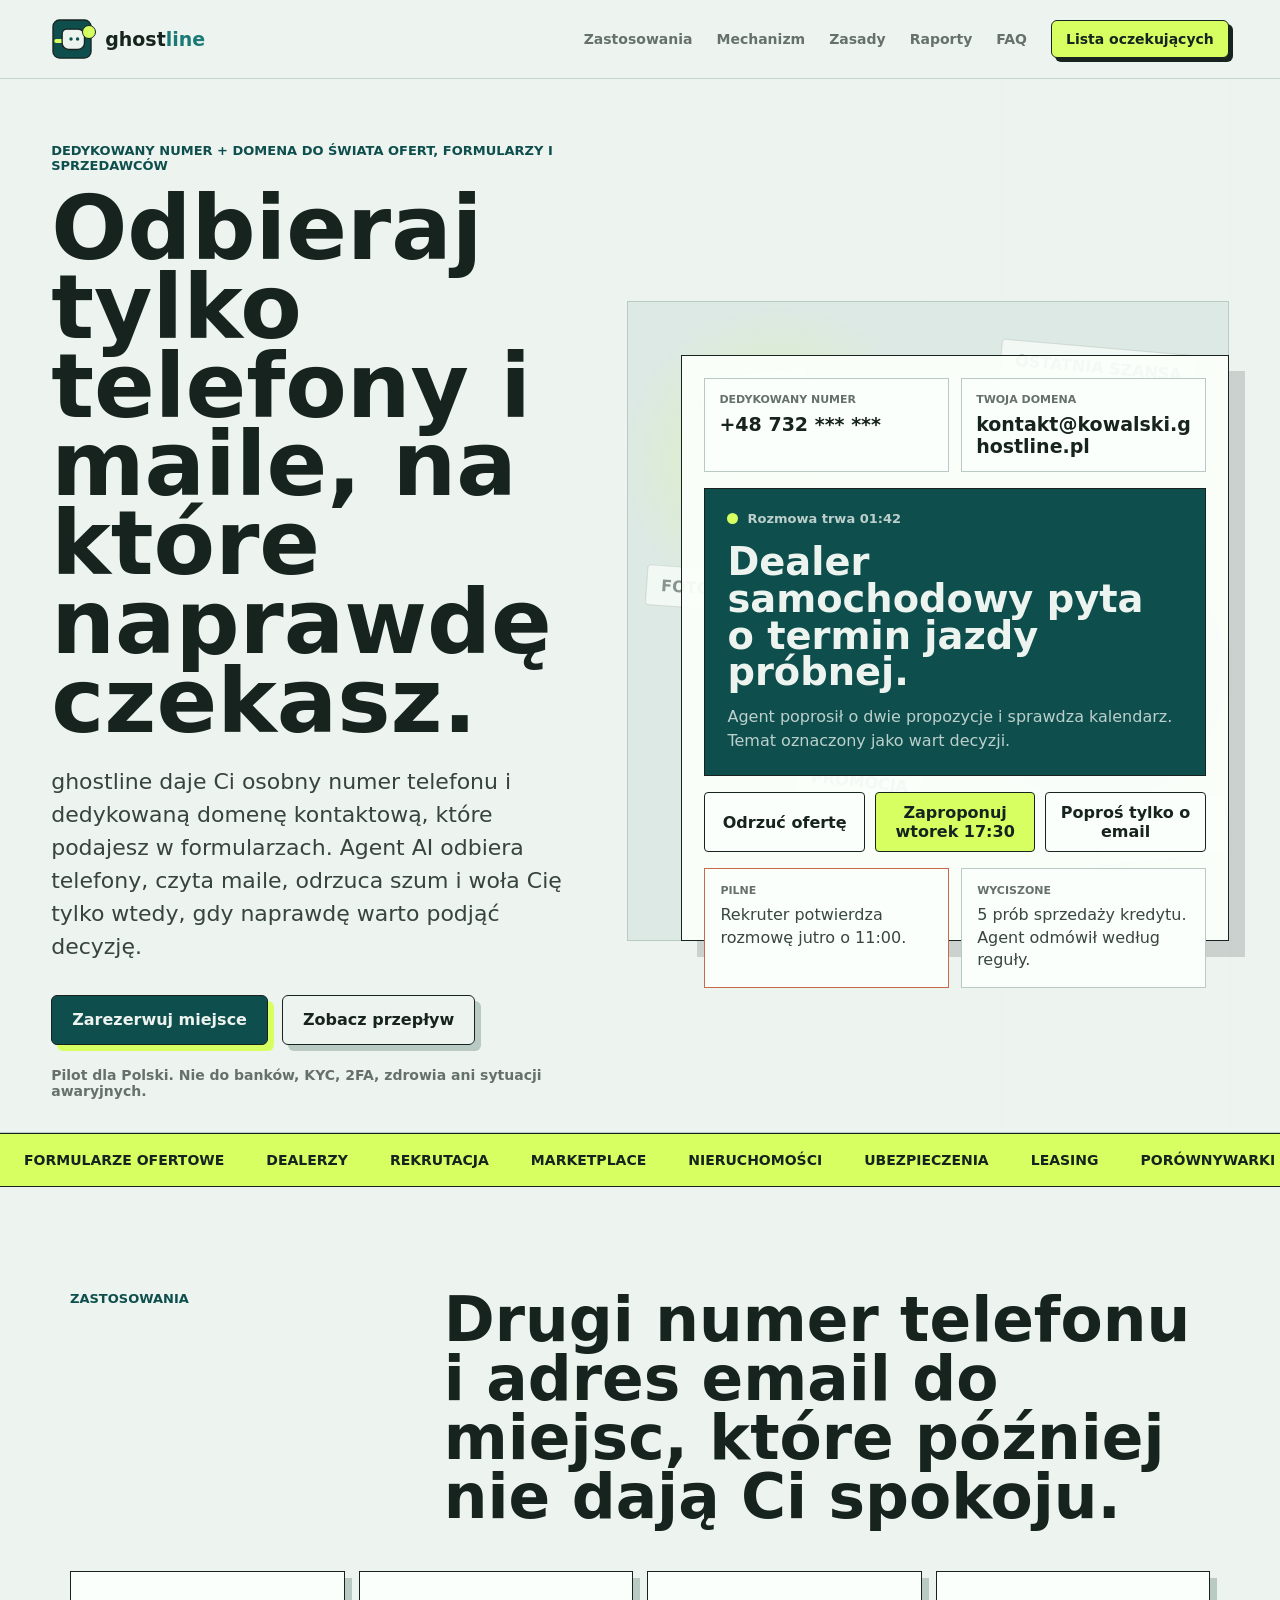
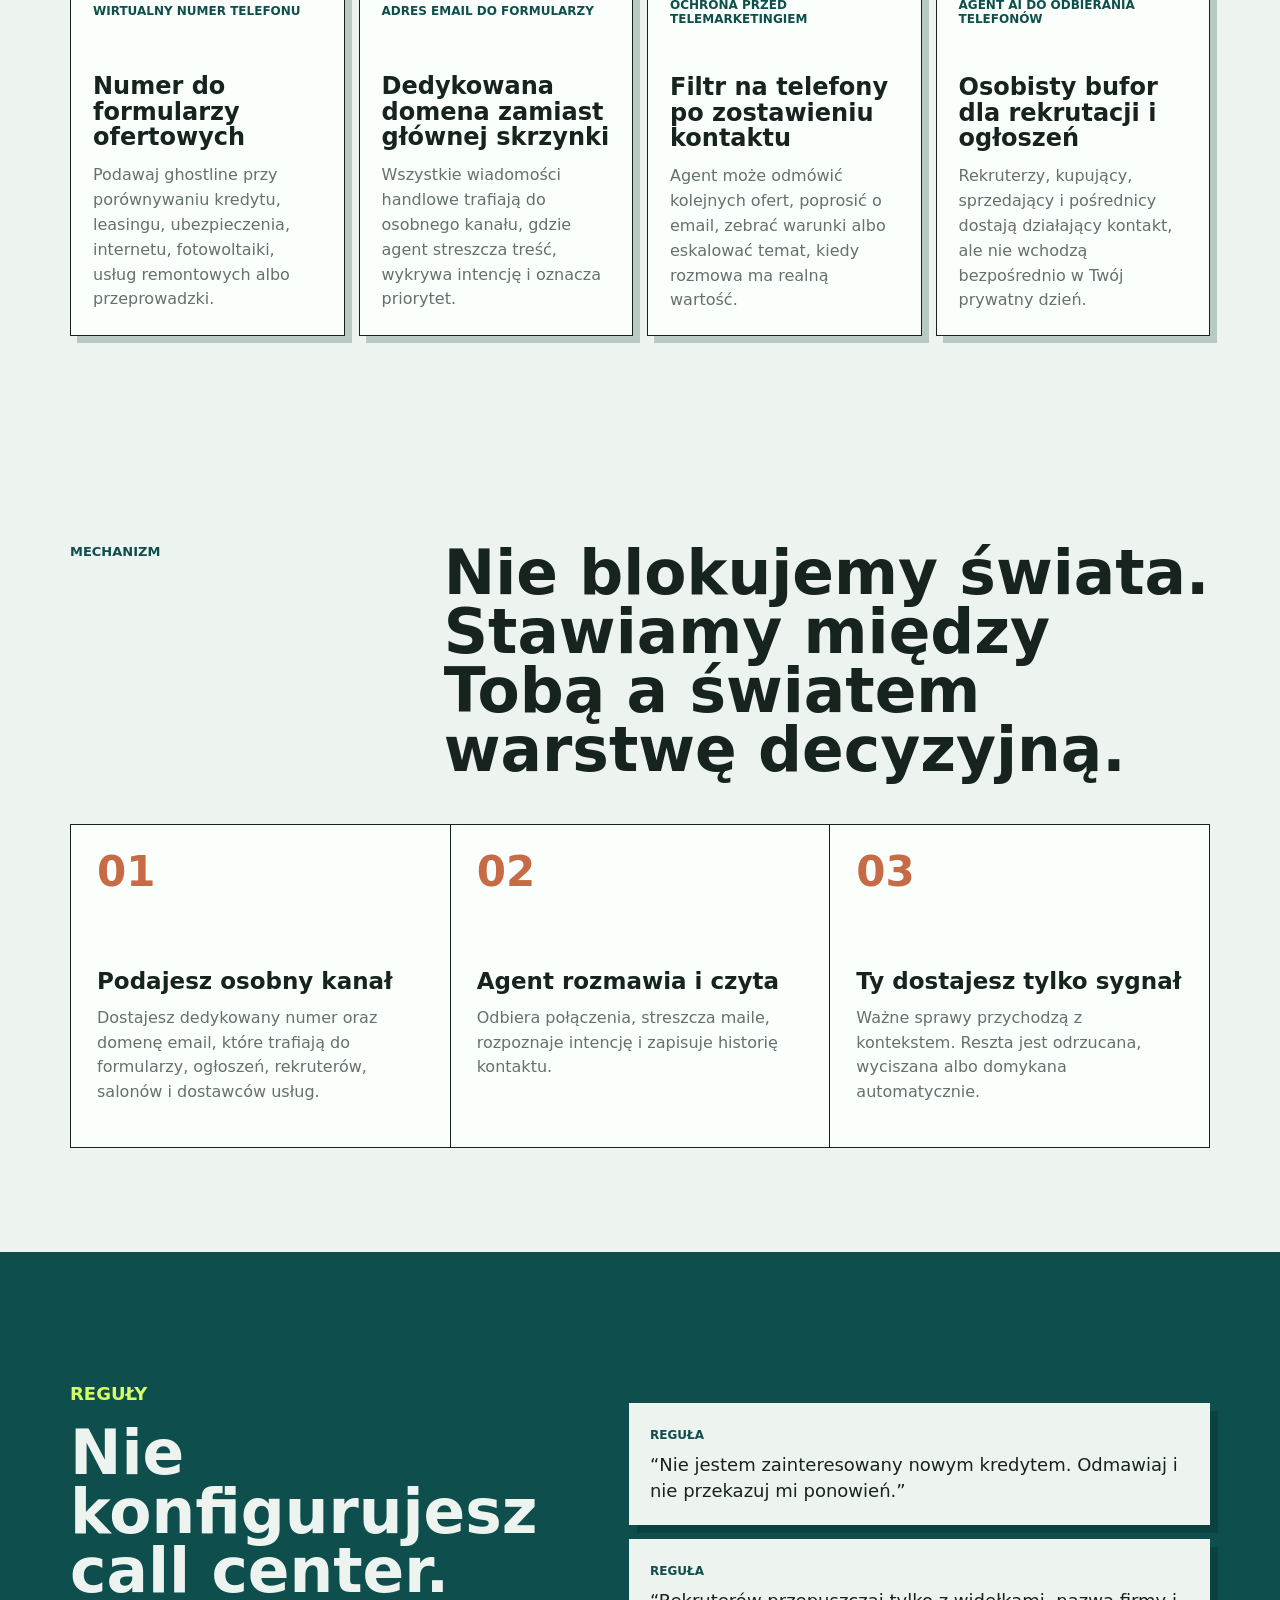
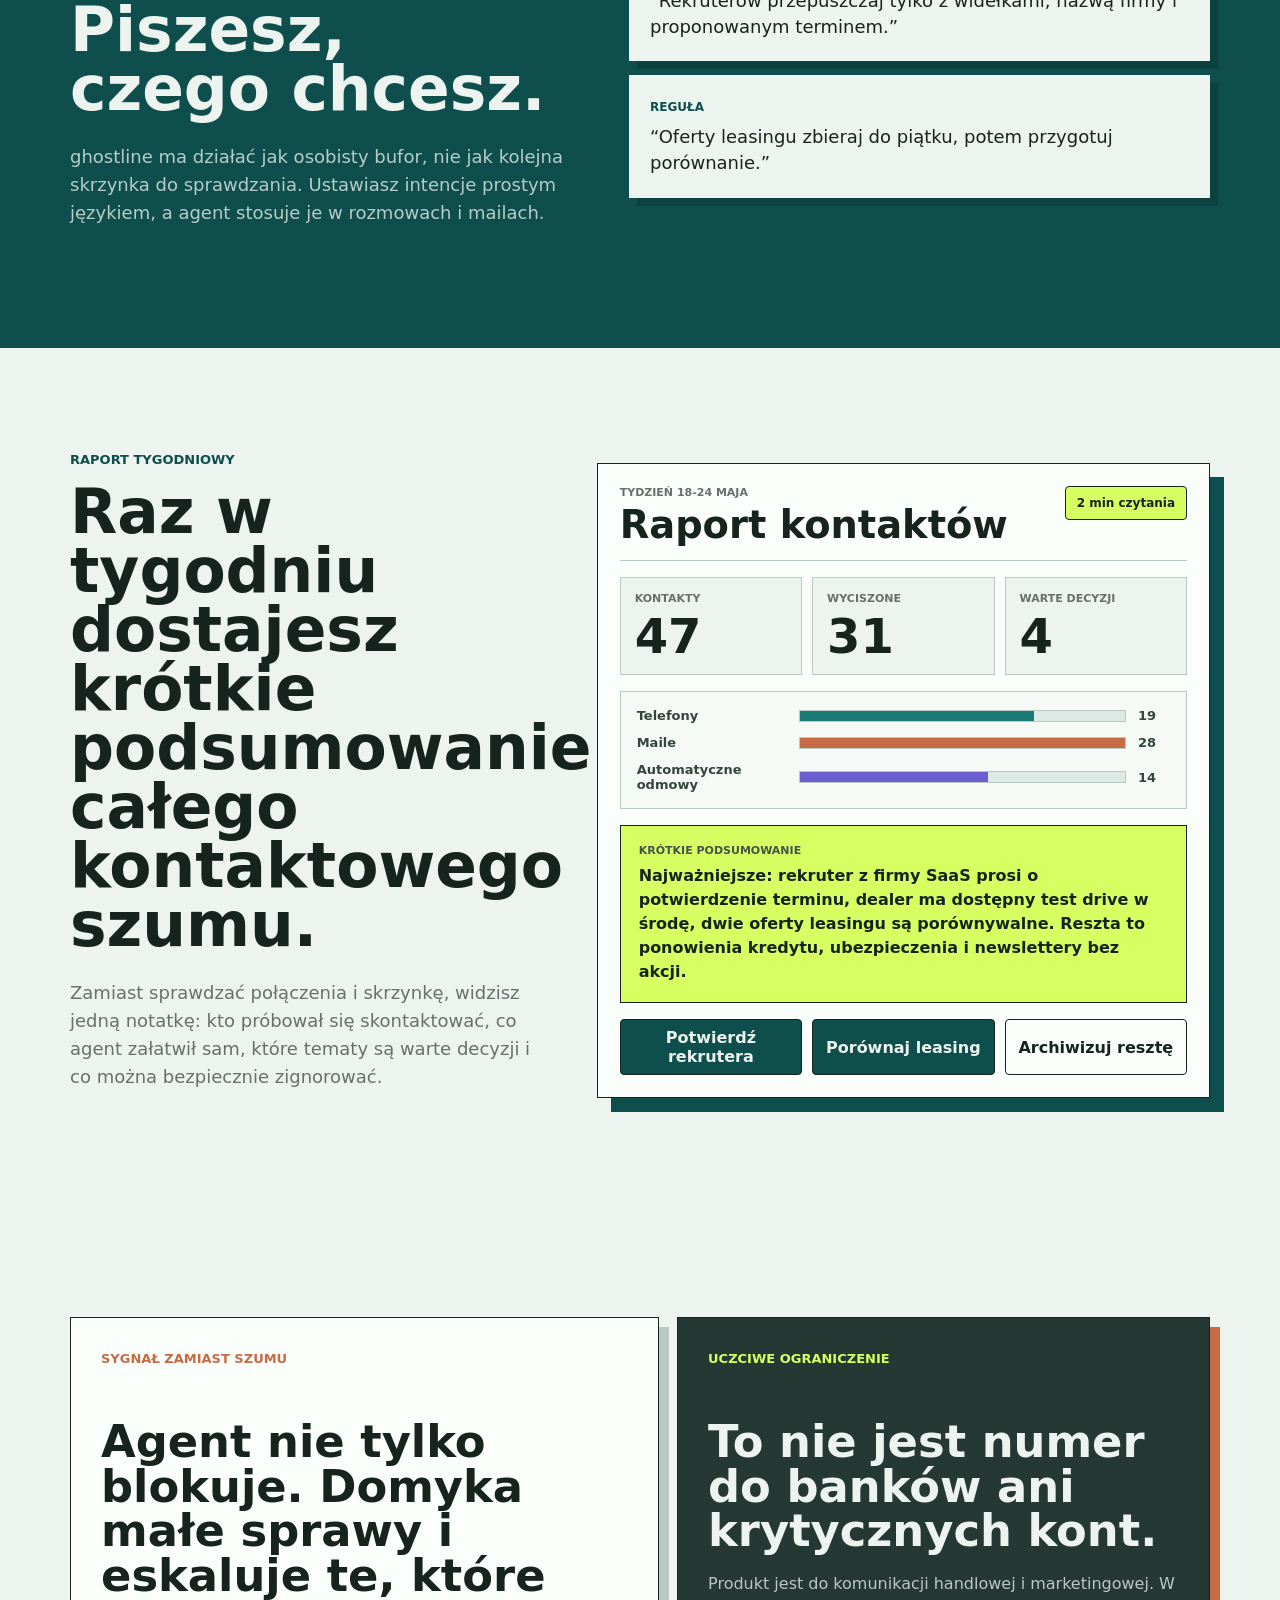
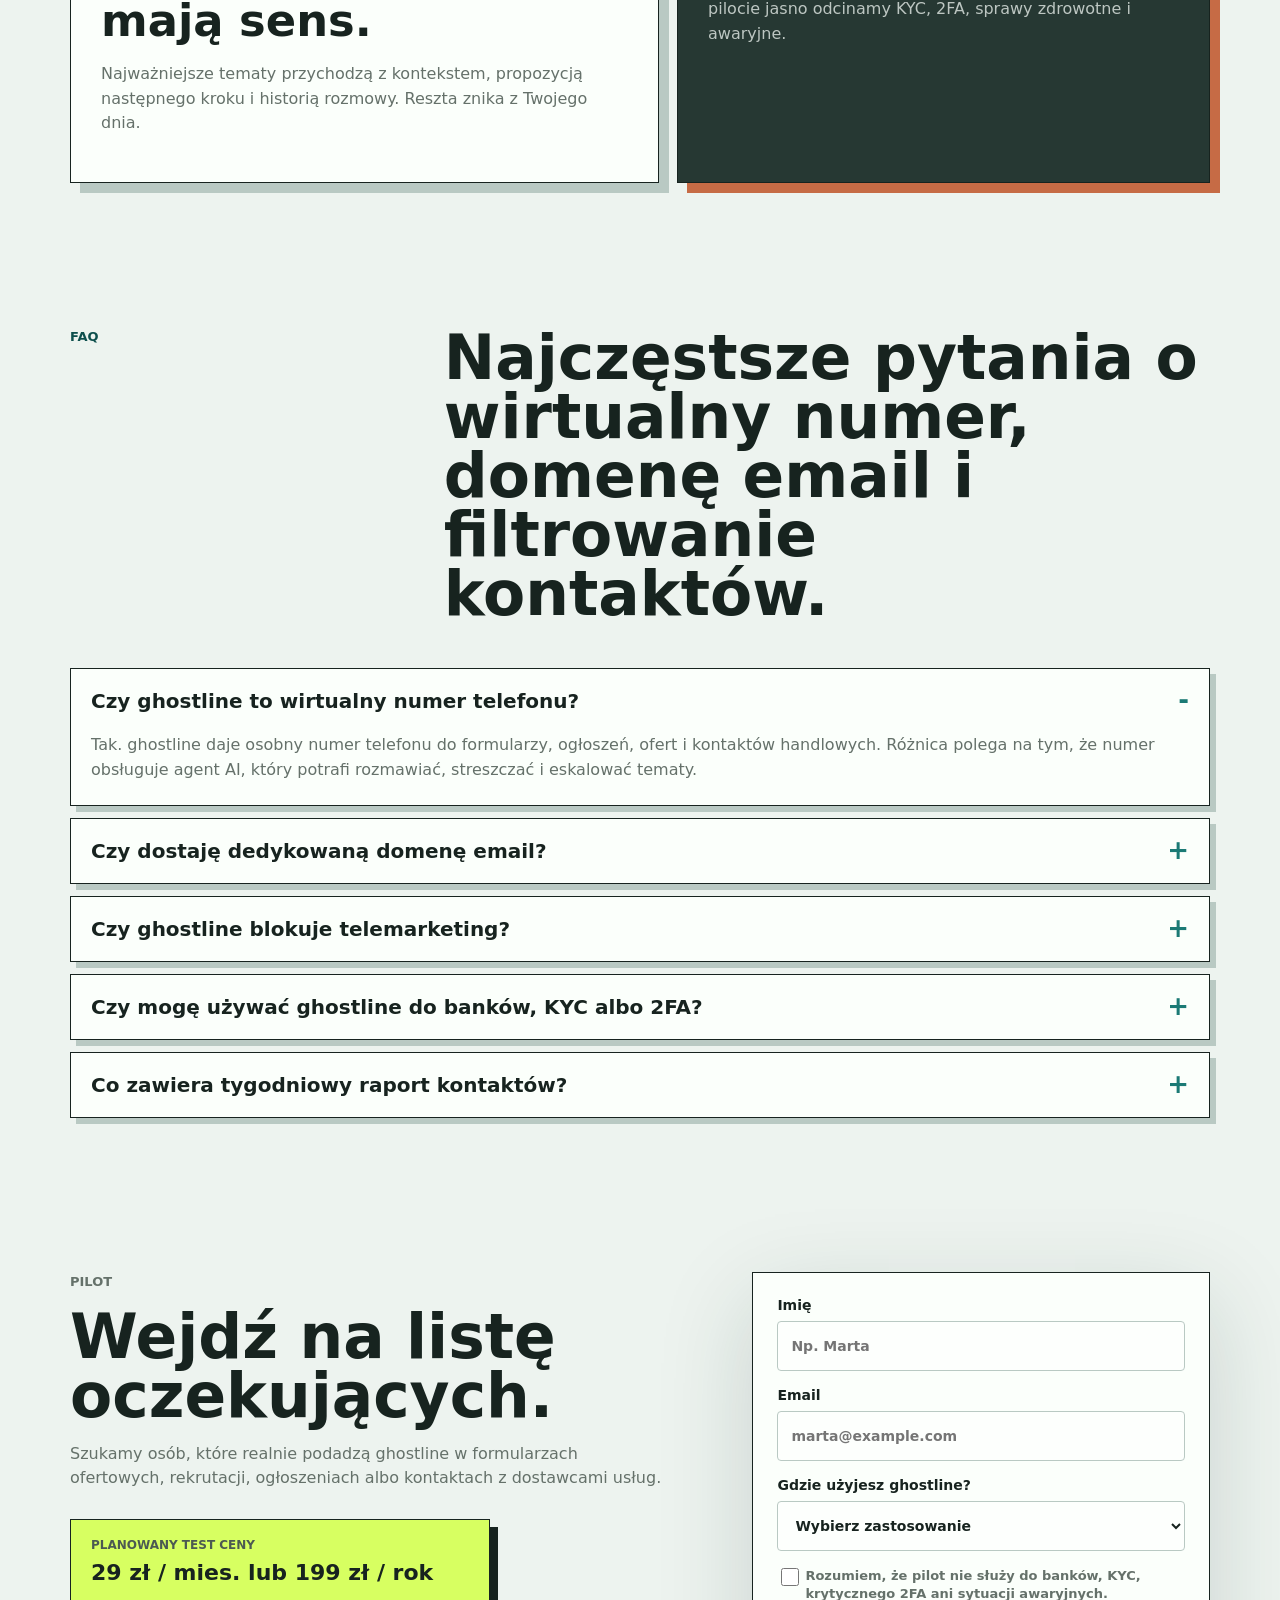
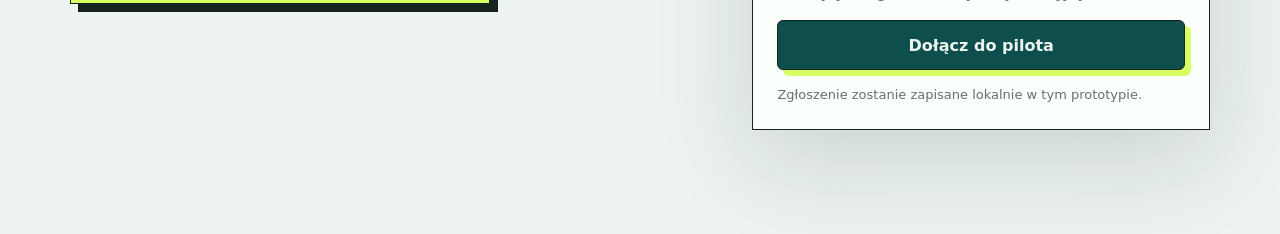
==== index.html @ 544a3de4 "init Co-authored-by: Copilot <copilot@github.com>" ====
<!doctype html>
<html lang="pl">
  <head>
    <meta charset="utf-8">
    <meta name="viewport" content="width=device-width, initial-scale=1">
    <title>ghostline | Dedykowany numer i email do formularzy</title>
    <meta
      name="description"
      content="Dedykowany numer telefonu i domena email obsługiwana przez agenta AI. Ogranicz telemarketing, spam i chaos po formularzach ofertowych."
    >
    <meta name="robots" content="index, follow, max-image-preview:large">
    <meta name="googlebot" content="index, follow, max-snippet:-1, max-image-preview:large, max-video-preview:-1">
    <meta name="theme-color" content="#edf3ef">
    <meta name="application-name" content="ghostline">
    <meta name="apple-mobile-web-app-title" content="ghostline">
    <link rel="canonical" href="https://ghostline.pl/">
    <link rel="manifest" href="/site.webmanifest">
    <link rel="icon" href="data:image/svg+xml,%3Csvg width='64' height='64' viewBox='0 0 64 64' xmlns='http://www.w3.org/2000/svg'%3E%3Crect width='64' height='64' rx='10' fill='%230e4f4d'/%3E%3Cpath d='M10 35h12c5.5 0 7-7 12-7h20' fill='none' stroke='%23d7ff61' stroke-width='6' stroke-linecap='round'/%3E%3Cpath d='M24 18h17c5 0 9 4 9 9v11c0 5-4 9-9 9H26c-5 0-9-4-9-9V25c0-4 3-7 7-7Z' fill='%23edf3ef'/%3E%3Ccircle cx='30' cy='32' r='2.5' fill='%230e4f4d'/%3E%3Ccircle cx='40' cy='32' r='2.5' fill='%230e4f4d'/%3E%3C/svg%3E">
    <link rel="icon" type="image/svg+xml" href="/assets/logo.svg">
    <link rel="apple-touch-icon" href="/assets/apple-touch-icon.svg">
    <meta property="og:site_name" content="ghostline">
    <meta property="og:type" content="website">
    <meta property="og:locale" content="pl_PL">
    <meta property="og:url" content="https://ghostline.pl/">
    <meta property="og:title" content="ghostline - dedykowany numer i email do formularzy">
    <meta property="og:description" content="Osobny numer telefonu, dedykowana domena email i agent AI, który filtruje telemarketing, oferty i kontakty handlowe.">
    <meta property="og:image" content="https://ghostline.pl/assets/og-image.png">
    <meta property="og:image:type" content="image/png">
    <meta property="og:image:width" content="1200">
    <meta property="og:image:height" content="630">
    <meta property="og:image:alt" content="ghostline - dedykowany numer i domena email filtrowane przez agenta AI">
    <meta name="twitter:card" content="summary_large_image">
    <meta name="twitter:title" content="ghostline - dedykowany numer i email do formularzy">
    <meta name="twitter:description" content="Agent AI odbiera telefony, czyta maile i co tydzień streszcza kontakty z formularzy, ogłoszeń i ofert.">
    <meta name="twitter:image" content="https://ghostline.pl/assets/og-image.png">
    <script type="application/ld+json">
      {
        "@context": "https://schema.org",
        "@graph": [
          {
            "@type": "Organization",
            "@id": "https://ghostline.pl/#organization",
            "name": "ghostline",
            "url": "https://ghostline.pl/",
            "logo": "https://ghostline.pl/assets/logo.svg"
          },
          {
            "@type": "WebSite",
            "@id": "https://ghostline.pl/#website",
            "url": "https://ghostline.pl/",
            "name": "ghostline",
            "inLanguage": "pl-PL",
            "publisher": {
              "@id": "https://ghostline.pl/#organization"
            }
          },
          {
            "@type": "SoftwareApplication",
            "@id": "https://ghostline.pl/#app",
            "name": "ghostline",
            "applicationCategory": "CommunicationApplication",
            "operatingSystem": "Web, iOS, Android",
            "inLanguage": "pl-PL",
            "description": "Dedykowany numer telefonu i domena email obsługiwana przez agenta AI do formularzy ofertowych, rekrutacji, ogłoszeń i kontaktów handlowych.",
            "offers": {
              "@type": "Offer",
              "price": "29",
              "priceCurrency": "PLN",
              "availability": "https://schema.org/PreOrder",
              "url": "https://ghostline.pl/#waiting-list"
            }
          },
          {
            "@type": "FAQPage",
            "@id": "https://ghostline.pl/#faq",
            "inLanguage": "pl-PL",
            "mainEntity": [
              {
                "@type": "Question",
                "name": "Czy ghostline to wirtualny numer telefonu?",
                "acceptedAnswer": {
                  "@type": "Answer",
                  "text": "ghostline daje osobny numer telefonu i dedykowaną domenę email do formularzy, ogłoszeń, rekrutacji i kontaktów handlowych. Agent AI odbiera połączenia, czyta wiadomości i przekazuje tylko ważne tematy."
                }
              },
              {
                "@type": "Question",
                "name": "Czy mogę używać ghostline do banków, KYC albo 2FA?",
                "acceptedAnswer": {
                  "@type": "Answer",
                  "text": "Nie. Pilot ghostline jest przeznaczony do komunikacji marketingowej i handlowej. Nie należy używać go do banków, KYC, krytycznego 2FA, zdrowia ani sytuacji awaryjnych."
                }
              },
              {
                "@type": "Question",
                "name": "Czy dostaję dedykowaną domenę email?",
                "acceptedAnswer": {
                  "@type": "Answer",
                  "text": "Tak. W pilocie użytkownik otrzymuje dedykowany adres w domenie ghostline, na przykład kontakt@nazwisko.ghostline.pl, oraz osobny numer telefonu."
                }
              },
              {
                "@type": "Question",
                "name": "Jak działa tygodniowy raport kontaktów?",
                "acceptedAnswer": {
                  "@type": "Answer",
                  "text": "Raport tygodniowy pokazuje liczbę kontaktów, wyciszone tematy, sprawy wymagające decyzji oraz krótkie podsumowanie tego, co agent załatwił automatycznie."
                }
              }
            ]
          }
        ]
      }
    </script>
    <link rel="stylesheet" href="styles.css">
  </head>
  <body>
    <header class="site-header">
      <a class="brand" href="#top" aria-label="ghostline">
        <span class="brand-mark" aria-hidden="true">
          <svg viewBox="0 0 64 64" role="img">
            <rect class="mark-field" x="3" y="3" width="58" height="58" rx="10"></rect>
            <path class="mark-line" d="M8 35h13c5.6 0 7.2-7.5 12.7-7.5H56"></path>
            <path class="mark-ghost" d="M24 17h17c5.5 0 10 4.5 10 10v11c0 5.5-4.5 10-10 10H27c-5.5 0-10-4.5-10-10V25c0-4.4 2.9-8 7-8Z"></path>
            <circle class="mark-eye" cx="30.5" cy="32" r="2.6"></circle>
            <circle class="mark-eye" cx="40.5" cy="32" r="2.6"></circle>
          </svg>
        </span>
        <span class="brand-word">
          <span>ghost</span><span>line</span>
        </span>
      </a>
      <nav class="nav" aria-label="Nawigacja">
        <a href="#zastosowania">Zastosowania</a>
        <a href="#mechanizm">Mechanizm</a>
        <a href="#zasady">Zasady</a>
        <a href="#raport">Raporty</a>
        <a href="#faq">FAQ</a>
        <a href="#waiting-list">Lista oczekujących</a>
      </nav>
    </header>

    <main id="top">
      <section class="hero">
        <div class="hero-copy">
          <p class="kicker">Dedykowany numer + domena do świata ofert, formularzy i sprzedawców</p>
          <h1>Odbieraj tylko telefony i maile, na które naprawdę czekasz.</h1>
          <p class="lead">
            ghostline daje Ci osobny numer telefonu i dedykowaną domenę kontaktową, które
            podajesz w formularzach. Agent AI odbiera telefony, czyta maile, odrzuca szum
            i woła Cię tylko wtedy, gdy naprawdę warto podjąć decyzję.
          </p>
          <div class="hero-actions">
            <a class="button button-primary" href="#waiting-list">Zarezerwuj miejsce</a>
            <a class="button button-ghost" href="#mechanizm">Zobacz przepływ</a>
          </div>
          <p class="limit-note">Pilot dla Polski. Nie do banków, KYC, 2FA, zdrowia ani sytuacji awaryjnych.</p>
        </div>

        <div class="hero-product" aria-label="Podgląd działania ghostline">
          <div class="noise-wall" aria-hidden="true">
            <span style="--x: 12%; --y: 11%; --r: -7deg;">kredyt?</span>
            <span style="--x: 62%; --y: 7%; --r: 5deg;">ostatnia szansa</span>
            <span style="--x: 3%; --y: 42%; --r: 4deg;">fotowoltaika</span>
            <span style="--x: 70%; --y: 38%; --r: -4deg;">oddzwonimy</span>
            <span style="--x: 28%; --y: 72%; --r: 6deg;">promocja</span>
            <span style="--x: 78%; --y: 78%; --r: -6deg;">pakiet premium</span>
          </div>

          <div class="agent-console">
            <div class="console-top">
              <div>
                <span class="label">Dedykowany numer</span>
                <strong>+48 732 *** ***</strong>
              </div>
              <div>
                <span class="label">Twoja domena</span>
                <strong>kontakt@kowalski.ghostline.pl</strong>
              </div>
            </div>

            <div class="call-card active-call">
              <div class="call-meta">
                <span class="pulse"></span>
                <span>Rozmowa trwa 01:42</span>
              </div>
              <h2>Dealer samochodowy pyta o termin jazdy próbnej.</h2>
              <p>Agent poprosił o dwie propozycje i sprawdza kalendarz. Temat oznaczony jako wart decyzji.</p>
            </div>

            <div class="decision-stack">
              <button type="button">Odrzuć ofertę</button>
              <button type="button" class="selected">Zaproponuj wtorek 17:30</button>
              <button type="button">Poproś tylko o email</button>
            </div>

            <div class="daily-brief">
              <div class="brief-item urgent">
                <span>Pilne</span>
                <p>Rekruter potwierdza rozmowę jutro o 11:00.</p>
              </div>
              <div class="brief-item quiet">
                <span>Wyciszone</span>
                <p>5 prób sprzedaży kredytu. Agent odmówił według reguły.</p>
              </div>
            </div>
          </div>
        </div>
      </section>

      <section class="ticker" aria-label="Typowe miejsca użycia">
        <div class="ticker-track">
          <span>Formularze ofertowe</span>
          <span>Dealerzy</span>
          <span>Rekrutacja</span>
          <span>Marketplace</span>
          <span>Nieruchomości</span>
          <span>Ubezpieczenia</span>
          <span>Leasing</span>
          <span>Porównywarki</span>
          <span>Formularze ofertowe</span>
          <span>Dealerzy</span>
          <span>Rekrutacja</span>
          <span>Marketplace</span>
          <span>Nieruchomości</span>
          <span>Ubezpieczenia</span>
          <span>Leasing</span>
          <span>Porównywarki</span>
        </div>
      </section>

      <section class="use-cases-section" id="zastosowania">
        <div class="section-head">
          <p class="kicker">Zastosowania</p>
          <h2>Drugi numer telefonu i adres email do miejsc, które później nie dają Ci spokoju.</h2>
        </div>

        <div class="use-case-grid">
          <article>
            <span>Wirtualny numer telefonu</span>
            <h3>Numer do formularzy ofertowych</h3>
            <p>Podawaj ghostline przy porównywaniu kredytu, leasingu, ubezpieczenia, internetu, fotowoltaiki, usług remontowych albo przeprowadzki.</p>
          </article>
          <article>
            <span>Adres email do formularzy</span>
            <h3>Dedykowana domena zamiast głównej skrzynki</h3>
            <p>Wszystkie wiadomości handlowe trafiają do osobnego kanału, gdzie agent streszcza treść, wykrywa intencję i oznacza priorytet.</p>
          </article>
          <article>
            <span>Ochrona przed telemarketingiem</span>
            <h3>Filtr na telefony po zostawieniu kontaktu</h3>
            <p>Agent może odmówić kolejnych ofert, poprosić o email, zebrać warunki albo eskalować temat, kiedy rozmowa ma realną wartość.</p>
          </article>
          <article>
            <span>Agent AI do odbierania telefonów</span>
            <h3>Osobisty bufor dla rekrutacji i ogłoszeń</h3>
            <p>Rekruterzy, kupujący, sprzedający i pośrednicy dostają działający kontakt, ale nie wchodzą bezpośrednio w Twój prywatny dzień.</p>
          </article>
        </div>
      </section>

      <section class="section mechanism" id="mechanizm">
        <div class="section-head">
          <p class="kicker">Mechanizm</p>
          <h2>Nie blokujemy świata. Stawiamy między Tobą a światem warstwę decyzyjną.</h2>
        </div>

        <div class="flow">
          <article>
            <span class="flow-index">01</span>
            <h3>Podajesz osobny kanał</h3>
            <p>Dostajesz dedykowany numer oraz domenę email, które trafiają do formularzy, ogłoszeń, rekruterów, salonów i dostawców usług.</p>
          </article>
          <article>
            <span class="flow-index">02</span>
            <h3>Agent rozmawia i czyta</h3>
            <p>Odbiera połączenia, streszcza maile, rozpoznaje intencję i zapisuje historię kontaktu.</p>
          </article>
          <article>
            <span class="flow-index">03</span>
            <h3>Ty dostajesz tylko sygnał</h3>
            <p>Ważne sprawy przychodzą z kontekstem. Reszta jest odrzucana, wyciszana albo domykana automatycznie.</p>
          </article>
        </div>
      </section>

      <section class="rules-panel" id="zasady">
        <div class="rules-copy">
          <p class="kicker">Reguły</p>
          <h2>Nie konfigurujesz call center. Piszesz, czego chcesz.</h2>
          <p>
            ghostline ma działać jak osobisty bufor, nie jak kolejna skrzynka do sprawdzania.
            Ustawiasz intencje prostym językiem, a agent stosuje je w rozmowach i mailach.
          </p>
        </div>

        <div class="rule-cards">
          <div class="rule-card">
            <span>Reguła</span>
            <p>“Nie jestem zainteresowany nowym kredytem. Odmawiaj i nie przekazuj mi ponowień.”</p>
          </div>
          <div class="rule-card">
            <span>Reguła</span>
            <p>“Rekruterów przepuszczaj tylko z widełkami, nazwą firmy i proponowanym terminem.”</p>
          </div>
          <div class="rule-card">
            <span>Reguła</span>
            <p>“Oferty leasingu zbieraj do piątku, potem przygotuj porównanie.”</p>
          </div>
        </div>
      </section>

      <section class="weekly-report-section" id="raport">
        <div class="report-copy">
          <p class="kicker">Raport tygodniowy</p>
          <h2>Raz w tygodniu dostajesz krótkie podsumowanie całego kontaktowego szumu.</h2>
          <p>
            Zamiast sprawdzać połączenia i skrzynkę, widzisz jedną notatkę: kto próbował się
            skontaktować, co agent załatwił sam, które tematy są warte decyzji i co można
            bezpiecznie zignorować.
          </p>
        </div>

        <div class="weekly-report" aria-label="Przykładowy tygodniowy raport ghostline">
          <div class="report-top">
            <div>
              <span class="label">Tydzień 18-24 maja</span>
              <strong>Raport kontaktów</strong>
            </div>
            <span class="report-badge">2 min czytania</span>
          </div>

          <div class="report-stats">
            <div>
              <span>Kontakty</span>
              <strong>47</strong>
            </div>
            <div>
              <span>Wyciszone</span>
              <strong>31</strong>
            </div>
            <div>
              <span>Warte decyzji</span>
              <strong>4</strong>
            </div>
          </div>

          <div class="report-bars" aria-hidden="true">
            <div class="bar-row">
              <span>Telefony</span>
              <div><i style="width: 72%"></i></div>
              <strong>19</strong>
            </div>
            <div class="bar-row">
              <span>Maile</span>
              <div><i style="width: 100%"></i></div>
              <strong>28</strong>
            </div>
            <div class="bar-row">
              <span>Automatyczne odmowy</span>
              <div><i style="width: 58%"></i></div>
              <strong>14</strong>
            </div>
          </div>

          <div class="report-summary">
            <span>Krótkie podsumowanie</span>
            <p>
              Najważniejsze: rekruter z firmy SaaS prosi o potwierdzenie terminu, dealer ma
              dostępny test drive w środę, dwie oferty leasingu są porównywalne. Reszta to
              ponowienia kredytu, ubezpieczenia i newslettery bez akcji.
            </p>
          </div>

          <div class="report-actions">
            <button type="button">Potwierdź rekrutera</button>
            <button type="button">Porównaj leasing</button>
            <button type="button" class="muted-action">Archiwizuj resztę</button>
          </div>
        </div>
      </section>

      <section class="proof-section">
        <div class="proof-card">
          <span>Sygnał zamiast szumu</span>
          <strong>Agent nie tylko blokuje. Domyka małe sprawy i eskaluje te, które mają sens.</strong>
          <p>Najważniejsze tematy przychodzą z kontekstem, propozycją następnego kroku i historią rozmowy. Reszta znika z Twojego dnia.</p>
        </div>
        <div class="proof-card inverted">
          <span>Uczciwe ograniczenie</span>
          <strong>To nie jest numer do banków ani krytycznych kont.</strong>
          <p>Produkt jest do komunikacji handlowej i marketingowej. W pilocie jasno odcinamy KYC, 2FA, sprawy zdrowotne i awaryjne.</p>
        </div>
      </section>

      <section class="faq-section" id="faq">
        <div class="section-head">
          <p class="kicker">FAQ</p>
          <h2>Najczęstsze pytania o wirtualny numer, domenę email i filtrowanie kontaktów.</h2>
        </div>

        <div class="faq-list">
          <details open>
            <summary>Czy ghostline to wirtualny numer telefonu?</summary>
            <p>Tak. ghostline daje osobny numer telefonu do formularzy, ogłoszeń, ofert i kontaktów handlowych. Różnica polega na tym, że numer obsługuje agent AI, który potrafi rozmawiać, streszczać i eskalować tematy.</p>
          </details>
          <details>
            <summary>Czy dostaję dedykowaną domenę email?</summary>
            <p>Tak. W pilocie użytkownik dostaje dedykowany adres w domenie ghostline, np. kontakt@kowalski.ghostline.pl. Dzięki temu marketingowe maile nie trafiają do głównej skrzynki.</p>
          </details>
          <details>
            <summary>Czy ghostline blokuje telemarketing?</summary>
            <p>ghostline nie jest zwykłą listą blokowania numerów. Agent rozpoznaje intencję rozmowy i może odmówić, zebrać ofertę, poprosić o email, umówić termin albo przekazać sprawę użytkownikowi.</p>
          </details>
          <details>
            <summary>Czy mogę używać ghostline do banków, KYC albo 2FA?</summary>
            <p>Nie. To produkt do kontaktów marketingowych i handlowych. Nie używaj go do banków, KYC, krytycznego 2FA, zdrowia, administracji publicznej ani sytuacji awaryjnych.</p>
          </details>
          <details>
            <summary>Co zawiera tygodniowy raport kontaktów?</summary>
            <p>Raport pokazuje liczbę kontaktów, telefony, maile, automatyczne odmowy, tematy warte decyzji i krótkie podsumowanie najważniejszych spraw z całego tygodnia.</p>
          </details>
        </div>
      </section>

      <section class="signup-section" id="waiting-list">
        <div class="signup-copy">
          <p class="kicker">Pilot</p>
          <h2>Wejdź na listę oczekujących.</h2>
          <p style="margin-top: 16px;">
            Szukamy osób, które realnie podadzą ghostline w formularzach ofertowych,
            rekrutacji, ogłoszeniach albo kontaktach z dostawcami usług.
          </p>
          <div class="price-line">
            <span>Planowany test ceny</span>
            <strong>29 zł / mies. lub 199 zł / rok</strong>
          </div>
        </div>

        <form
          class="waitlist-form"
          id="waitlist-form"
          action="https://formsubmit.co/ajax/kontakt@ghostline.pl"
          method="POST"
        >
          <input type="hidden" name="_subject" value="Nowy lead z ghostline.pl">
          <input type="hidden" name="_template" value="table">
          <input type="hidden" name="_captcha" value="false">
          <label class="honeypot" aria-hidden="true">
            Nie wypełniaj tego pola
            <input name="_honey" type="text" tabindex="-1" autocomplete="off">
          </label>
          <label>
            Imię
            <input name="name" type="text" autocomplete="given-name" placeholder="Np. Marta" required>
          </label>
          <label>
            Email
            <input name="email" type="email" autocomplete="email" placeholder="marta@example.com" required>
          </label>
          <label>
            Gdzie użyjesz ghostline?
            <select name="use_case" required>
              <option value="">Wybierz zastosowanie</option>
              <option>Formularze ofertowe</option>
              <option>Rekrutacja</option>
              <option>Marketplace / ogłoszenia</option>
              <option>Nieruchomości</option>
              <option>Dealerzy, leasing, ubezpieczenia</option>
            </select>
          </label>
          <label class="checkbox">
            <input name="limitation" type="checkbox" required>
            <span>Rozumiem, że pilot nie służy do banków, KYC, krytycznego 2FA ani sytuacji awaryjnych.</span>
          </label>
          <button class="button button-primary submit" type="submit">Dołącz do pilota</button>
          <p class="form-status" id="form-status" role="status" aria-live="polite">
            Zgłoszenie zostanie zapisane lokalnie w tym prototypie.
          </p>
        </form>
      </section>
    </main>

    <script src="script.js"></script>
  </body>
</html>
---- styles.css ----
:root {
  --paper: #edf3ef;
  --paper-2: #dce9e5;
  --ink: #17231f;
  --muted: #65716a;
  --line: #b9c9c3;
  --panel: #fbfffb;
  --signal: #1b7a75;
  --signal-dark: #0e4f4d;
  --acid: #d7ff61;
  --clay: #c66b45;
  --violet: #6b5fce;
  --shadow: 0 28px 90px rgba(19, 50, 42, 0.16);
}

* {
  box-sizing: border-box;
}

html {
  scroll-behavior: smooth;
  background: var(--paper);
  color: var(--ink);
}

body {
  margin: 0;
  font-family: Inter, ui-sans-serif, system-ui, -apple-system, BlinkMacSystemFont, "Segoe UI", sans-serif;
  overflow-x: hidden;
}

a {
  color: inherit;
  text-decoration: none;
}

button,
input,
select {
  font: inherit;
}

.site-header {
  position: sticky;
  top: 0;
  z-index: 50;
  display: flex;
  align-items: center;
  justify-content: space-between;
  gap: 24px;
  padding: 18px clamp(18px, 4vw, 56px);
  background: rgba(237, 243, 239, 0.82);
  border-bottom: 1px solid rgba(185, 201, 195, 0.76);
  backdrop-filter: blur(18px);
}

.brand {
  display: inline-flex;
  align-items: center;
  gap: 12px;
  font-weight: 900;
  letter-spacing: 0;
}

.brand-mark {
  position: relative;
  display: grid;
  width: 42px;
  height: 42px;
  place-items: center;
}

.brand-mark::after {
  content: "";
  position: absolute;
  inset: 7px -3px auto auto;
  width: 12px;
  height: 12px;
  background: var(--acid);
  border: 1px solid var(--ink);
  border-radius: 50%;
}

.brand-mark svg {
  display: block;
  width: 42px;
  height: 42px;
  overflow: visible;
}

.mark-field {
  fill: var(--signal-dark);
  stroke: var(--ink);
  stroke-width: 2;
}

.mark-line {
  fill: none;
  stroke: var(--acid);
  stroke-width: 6;
  stroke-linecap: round;
}

.mark-ghost {
  fill: var(--paper);
  stroke: var(--ink);
  stroke-width: 2;
}

.mark-eye {
  fill: var(--signal-dark);
}

.brand-word {
  display: inline-flex;
  align-items: baseline;
  color: var(--ink);
  font-size: 19px;
  font-weight: 900;
  line-height: 1;
}

.brand-word span:last-child {
  color: var(--signal);
}

.nav {
  display: flex;
  align-items: center;
  gap: 24px;
  color: var(--muted);
  font-size: 14px;
  font-weight: 700;
}

.nav a:last-child {
  color: var(--ink);
  padding: 10px 14px;
  background: var(--acid);
  border: 1px solid var(--ink);
  border-radius: 6px;
  box-shadow: 4px 4px 0 var(--ink);
}

.hero {
  position: relative;
  display: grid;
  grid-template-columns: minmax(0, 0.92fr) minmax(460px, 1.08fr);
  align-items: center;
  gap: clamp(36px, 5vw, 88px);
  min-height: calc(92vh - 73px);
  padding: clamp(34px, 5vw, 70px) clamp(18px, 4vw, 56px) 34px;
  background:
    linear-gradient(90deg, rgba(237, 243, 239, 0.98), rgba(237, 243, 239, 0.84)),
    repeating-linear-gradient(90deg, transparent 0 76px, rgba(23, 35, 31, 0.05) 76px 77px);
}

.hero::after {
  content: "";
  position: absolute;
  left: 0;
  right: 0;
  bottom: 0;
  height: 1px;
  background: var(--line);
}

.hero-copy {
  position: relative;
  z-index: 2;
  max-width: 660px;
}

.kicker {
  margin: 0 0 16px;
  color: var(--signal-dark);
  font-size: 13px;
  font-weight: 900;
  letter-spacing: 0;
  text-transform: uppercase;
}

h1,
h2,
h3,
p {
  margin-top: 0;
}

h1 {
  margin-bottom: 24px;
  font-size: clamp(45px, 7vw, 92px);
  line-height: 0.88;
  letter-spacing: 0;
  max-width: 760px;
}

h2 {
  margin-bottom: 0;
  font-size: clamp(34px, 4.8vw, 64px);
  line-height: 0.96;
  letter-spacing: 0;
}

h3 {
  margin-bottom: 12px;
  font-size: 23px;
  line-height: 1.08;
}

.lead {
  max-width: 600px;
  margin-bottom: 32px;
  color: #36433e;
  font-size: clamp(18px, 2vw, 22px);
  line-height: 1.5;
}

.hero-actions {
  display: flex;
  flex-wrap: wrap;
  gap: 14px;
  align-items: center;
}

.button {
  display: inline-flex;
  align-items: center;
  justify-content: center;
  min-height: 50px;
  padding: 0 20px;
  border: 1px solid var(--ink);
  border-radius: 6px;
  font-weight: 900;
  cursor: pointer;
  transition: transform 180ms ease, box-shadow 180ms ease;
}

.button:hover {
  transform: translate(-2px, -2px);
}

.button-primary {
  color: var(--paper);
  background: var(--signal-dark);
  box-shadow: 6px 6px 0 var(--acid);
}

.button-ghost {
  background: transparent;
  box-shadow: 6px 6px 0 var(--line);
}

.limit-note {
  max-width: 520px;
  margin: 22px 0 0;
  color: var(--muted);
  font-size: 14px;
  font-weight: 800;
}

.hero-product {
  position: relative;
  min-height: 640px;
}

.noise-wall {
  position: absolute;
  inset: 0;
  border: 1px solid var(--line);
  background:
    radial-gradient(circle at 25% 25%, rgba(215, 255, 97, 0.36), transparent 24%),
    radial-gradient(circle at 78% 58%, rgba(198, 107, 69, 0.24), transparent 24%),
    var(--paper-2);
  overflow: hidden;
}

.noise-wall span {
  position: absolute;
  left: var(--x);
  top: var(--y);
  transform: rotate(var(--r));
  padding: 10px 14px;
  color: rgba(23, 35, 31, 0.48);
  background: rgba(251, 255, 251, 0.72);
  border: 1px solid rgba(23, 35, 31, 0.14);
  border-radius: 4px;
  font-weight: 900;
  text-transform: uppercase;
}

.agent-console {
  position: absolute;
  inset: 54px 0 0 54px;
  display: grid;
  align-content: start;
  gap: 16px;
  max-width: 560px;
  padding: 22px;
  background: rgba(251, 255, 251, 0.94);
  border: 1px solid var(--ink);
  box-shadow: 16px 16px 0 rgba(23, 35, 31, 0.16);
}

.console-top {
  display: grid;
  grid-template-columns: 1fr 1fr;
  gap: 12px;
}

.console-top div,
.call-card,
.brief-item {
  border: 1px solid var(--line);
  background: var(--panel);
}

.console-top div {
  padding: 14px;
}

.label,
.brief-item span {
  display: block;
  margin-bottom: 7px;
  color: var(--muted);
  font-size: 11px;
  font-weight: 900;
  letter-spacing: 0;
  text-transform: uppercase;
}

.console-top strong {
  display: block;
  font-size: clamp(14px, 1.6vw, 19px);
  overflow-wrap: anywhere;
}

.active-call {
  padding: 22px;
  background: var(--signal-dark);
  color: var(--paper);
  border-color: var(--ink);
}

.call-meta {
  display: flex;
  align-items: center;
  gap: 9px;
  margin-bottom: 18px;
  color: rgba(237, 243, 239, 0.78);
  font-size: 13px;
  font-weight: 800;
}

.pulse {
  width: 11px;
  height: 11px;
  background: var(--acid);
  border-radius: 50%;
  box-shadow: 0 0 0 0 rgba(215, 255, 97, 0.55);
  animation: pulse 1.8s infinite;
}

@keyframes pulse {
  70% {
    box-shadow: 0 0 0 12px rgba(215, 255, 97, 0);
  }
  100% {
    box-shadow: 0 0 0 0 rgba(215, 255, 97, 0);
  }
}

.active-call h2 {
  margin-bottom: 14px;
  font-size: clamp(29px, 3vw, 40px);
}

.active-call p {
  margin-bottom: 0;
  color: rgba(237, 243, 239, 0.78);
  line-height: 1.5;
}

.decision-stack {
  display: grid;
  grid-template-columns: repeat(3, minmax(0, 1fr));
  gap: 10px;
}

.decision-stack button {
  min-height: 54px;
  padding: 10px;
  color: var(--ink);
  background: var(--panel);
  border: 1px solid var(--ink);
  border-radius: 4px;
  font-weight: 900;
  cursor: pointer;
}

.decision-stack .selected {
  background: var(--acid);
}

.daily-brief {
  display: grid;
  grid-template-columns: 1fr 1fr;
  gap: 12px;
}

.brief-item {
  padding: 15px;
}

.brief-item p {
  margin-bottom: 0;
  color: #394640;
  line-height: 1.4;
}

.brief-item.urgent {
  border-color: var(--clay);
}

.ticker {
  padding: 18px 0;
  overflow: hidden;
  border-top: 1px solid var(--ink);
  border-bottom: 1px solid var(--ink);
  background: var(--acid);
}

.ticker-track {
  display: flex;
  width: max-content;
  gap: 42px;
  padding-left: 24px;
  color: var(--ink);
  font-size: 14px;
  font-weight: 900;
  letter-spacing: 0;
  text-transform: uppercase;
  animation: ticker 24s linear infinite;
}

@keyframes ticker {
  to {
    transform: translateX(-50%);
  }
}

.section,
.use-cases-section,
.rules-panel,
.weekly-report-section,
.proof-section,
.faq-section,
.signup-section {
  max-width: 1220px;
  margin: 0 auto;
  padding: 104px clamp(18px, 4vw, 40px);
}

.section-head {
  display: grid;
  grid-template-columns: 0.42fr 1fr;
  gap: 52px;
  align-items: start;
  margin-bottom: 44px;
}

.flow {
  display: grid;
  grid-template-columns: repeat(3, minmax(0, 1fr));
  border: 1px solid var(--ink);
  background: var(--ink);
  gap: 1px;
}

.flow article {
  min-height: 310px;
  padding: 26px;
  background: var(--panel);
}

.flow-index {
  display: inline-flex;
  margin-bottom: 76px;
  color: var(--clay);
  font-size: 42px;
  font-weight: 900;
  line-height: 1;
}

.flow p,
.use-case-grid p,
.rules-copy p,
.proof-card p,
.signup-copy p {
  color: var(--muted);
  line-height: 1.55;
}

.use-case-grid {
  display: grid;
  grid-template-columns: repeat(4, minmax(0, 1fr));
  gap: 14px;
}

.use-case-grid article {
  min-height: 300px;
  padding: 22px;
  background: var(--panel);
  border: 1px solid var(--ink);
  box-shadow: 7px 7px 0 var(--line);
}

.use-case-grid span {
  display: inline-flex;
  min-height: 34px;
  align-items: center;
  margin-bottom: 46px;
  color: var(--signal-dark);
  font-size: 12px;
  font-weight: 900;
  text-transform: uppercase;
}

.use-case-grid h3 {
  font-size: 24px;
}

.use-case-grid p {
  margin-bottom: 0;
}

.rules-panel {
  display: grid;
  grid-template-columns: 0.92fr 1.08fr;
  gap: clamp(32px, 5vw, 70px);
  align-items: center;
  background: var(--signal-dark);
  color: var(--paper);
  max-width: none;
  padding-left: max(clamp(18px, 4vw, 56px), calc((100vw - 1220px) / 2 + 40px));
  padding-right: max(clamp(18px, 4vw, 56px), calc((100vw - 1220px) / 2 + 40px));
}

.rules-panel .kicker {
  color: var(--acid);
}

.rules-copy p {
  max-width: 560px;
  margin-top: 24px;
  color: rgba(237, 243, 239, 0.76);
  font-size: 18px;
}

.rule-cards {
  display: grid;
  gap: 14px;
}

.rule-card {
  padding: 20px;
  color: var(--ink);
  background: var(--paper);
  border: 1px solid rgba(237, 243, 239, 0.35);
  box-shadow: 8px 8px 0 rgba(0, 0, 0, 0.18);
}

.rule-card span {
  display: inline-flex;
  margin-bottom: 10px;
  color: var(--signal-dark);
  font-size: 12px;
  font-weight: 900;
  text-transform: uppercase;
}

.rule-card p {
  margin-bottom: 0;
  font-size: 18px;
  line-height: 1.45;
}

.proof-section {
  display: grid;
  grid-template-columns: 1.05fr 0.95fr;
  gap: 18px;
}

.weekly-report-section {
  display: grid;
  grid-template-columns: minmax(0, 0.86fr) minmax(440px, 1.14fr);
  gap: clamp(32px, 5vw, 74px);
  align-items: center;
}

.report-copy p:not(.kicker) {
  max-width: 560px;
  margin-top: 24px;
  color: var(--muted);
  font-size: 18px;
  line-height: 1.55;
}

.weekly-report {
  display: grid;
  gap: 16px;
  padding: 22px;
  background: var(--panel);
  border: 1px solid var(--ink);
  box-shadow: 14px 14px 0 var(--signal-dark);
}

.report-top {
  display: flex;
  justify-content: space-between;
  gap: 18px;
  align-items: start;
  padding-bottom: 16px;
  border-bottom: 1px solid var(--line);
}

.report-top strong {
  display: block;
  font-size: clamp(28px, 3vw, 42px);
  line-height: 1;
}

.report-badge {
  flex: 0 0 auto;
  padding: 9px 11px;
  color: var(--ink);
  background: var(--acid);
  border: 1px solid var(--ink);
  border-radius: 4px;
  font-size: 12px;
  font-weight: 900;
}

.report-stats {
  display: grid;
  grid-template-columns: repeat(3, minmax(0, 1fr));
  gap: 10px;
}

.report-stats div {
  padding: 14px;
  background: var(--paper);
  border: 1px solid var(--line);
}

.report-stats span,
.report-summary span {
  display: block;
  margin-bottom: 7px;
  color: var(--muted);
  font-size: 11px;
  font-weight: 900;
  text-transform: uppercase;
}

.report-stats strong {
  font-size: clamp(30px, 4vw, 48px);
  line-height: 1;
}

.report-bars {
  display: grid;
  gap: 12px;
  padding: 16px;
  background: #f5faf6;
  border: 1px solid var(--line);
}

.bar-row {
  display: grid;
  grid-template-columns: 150px 1fr 32px;
  gap: 12px;
  align-items: center;
  color: #34443e;
  font-size: 13px;
  font-weight: 900;
}

.bar-row div {
  height: 12px;
  background: var(--paper-2);
  border: 1px solid var(--line);
}

.bar-row i {
  display: block;
  height: 100%;
  background: var(--signal);
}

.bar-row:nth-child(2) i {
  background: var(--clay);
}

.bar-row:nth-child(3) i {
  background: var(--violet);
}

.report-summary {
  padding: 18px;
  color: var(--ink);
  background: var(--acid);
  border: 1px solid var(--ink);
}

.report-summary span {
  color: #46534c;
}

.report-summary p {
  margin-bottom: 0;
  line-height: 1.5;
  font-weight: 800;
}

.report-actions {
  display: grid;
  grid-template-columns: repeat(3, minmax(0, 1fr));
  gap: 10px;
}

.report-actions button {
  min-height: 48px;
  padding: 8px 10px;
  color: var(--paper);
  background: var(--signal-dark);
  border: 1px solid var(--ink);
  border-radius: 4px;
  font-weight: 900;
  cursor: pointer;
}

.report-actions .muted-action {
  color: var(--ink);
  background: transparent;
}

.proof-card {
  min-height: 300px;
  padding: 30px;
  background: var(--panel);
  border: 1px solid var(--ink);
  box-shadow: 10px 10px 0 var(--line);
}

.proof-card.inverted {
  background: #263833;
  color: var(--paper);
  box-shadow: 10px 10px 0 var(--clay);
}

.proof-card span {
  display: inline-flex;
  margin-bottom: 54px;
  color: var(--clay);
  font-size: 13px;
  font-weight: 900;
  text-transform: uppercase;
}

.proof-card.inverted span {
  color: var(--acid);
}

.proof-card strong {
  display: block;
  max-width: 700px;
  margin-bottom: 18px;
  font-size: clamp(28px, 3.5vw, 46px);
  line-height: 1;
}

.proof-card.inverted p {
  color: rgba(237, 243, 239, 0.76);
}

.faq-section {
  padding-top: 42px;
}

.faq-list {
  display: grid;
  gap: 12px;
}

.faq-list details {
  background: var(--panel);
  border: 1px solid var(--ink);
  box-shadow: 6px 6px 0 var(--line);
}

.faq-list summary {
  min-height: 64px;
  padding: 20px 54px 20px 20px;
  color: var(--ink);
  cursor: pointer;
  font-size: 20px;
  font-weight: 900;
  list-style: none;
  position: relative;
}

.faq-list summary::-webkit-details-marker {
  display: none;
}

.faq-list summary::after {
  content: "+";
  position: absolute;
  top: 18px;
  right: 20px;
  color: var(--signal);
  font-size: 26px;
  line-height: 1;
}

.faq-list details[open] summary::after {
  content: "-";
}

.faq-list p {
  margin: 0;
  padding: 0 20px 22px;
  color: var(--muted);
  line-height: 1.55;
}

.signup-section {
  display: grid;
  grid-template-columns: minmax(0, 0.9fr) minmax(360px, 0.68fr);
  gap: clamp(32px, 6vw, 84px);
  align-items: start;
  padding-top: 50px;
}

.price-line {
  display: grid;
  gap: 8px;
  max-width: 420px;
  margin-top: 28px;
  padding: 18px 20px;
  background: var(--acid);
  border: 1px solid var(--ink);
  box-shadow: 8px 8px 0 var(--ink);
}

.price-line span {
  color: #4c5a52;
  font-size: 12px;
  font-weight: 900;
  text-transform: uppercase;
}

.price-line strong {
  font-size: 22px;
}

.waitlist-form {
  display: grid;
  gap: 16px;
  padding: 24px;
  background: var(--panel);
  border: 1px solid var(--ink);
  box-shadow: var(--shadow);
}

.waitlist-form label {
  display: grid;
  gap: 8px;
  color: var(--ink);
  font-size: 14px;
  font-weight: 900;
}

.honeypot {
  position: absolute;
  left: -9999px;
  width: 1px;
  height: 1px;
  overflow: hidden;
}

.waitlist-form input,
.waitlist-form select {
  width: 100%;
  min-height: 50px;
  padding: 0 13px;
  color: var(--ink);
  background: #fdfffd;
  border: 1px solid var(--line);
  border-radius: 4px;
}

.waitlist-form input:focus,
.waitlist-form select:focus {
  outline: 3px solid rgba(27, 122, 117, 0.18);
  border-color: var(--signal);
}

.checkbox {
  grid-template-columns: 20px 1fr;
  align-items: start;
  color: var(--muted) !important;
  font-size: 13px !important;
  line-height: 1.45;
}

.checkbox input {
  width: 18px;
  min-height: 18px;
  margin-top: 1px;
}

.submit {
  width: 100%;
}

.form-status {
  margin: 0;
  color: var(--muted);
  font-size: 13px;
  line-height: 1.45;
}

.form-status.success {
  color: var(--signal-dark);
  font-weight: 900;
}

.form-status.error {
  color: #9f3d24;
  font-weight: 900;
}

@media (max-width: 1020px) {
  .hero {
    grid-template-columns: 1fr;
    min-height: auto;
  }

  .hero-product {
    min-height: 610px;
  }

  .agent-console {
    inset: 38px 0 0 32px;
  }

  .section-head,
  .use-case-grid,
  .rules-panel,
  .weekly-report-section,
  .proof-section,
  .signup-section {
    grid-template-columns: 1fr;
  }

  .flow {
    grid-template-columns: 1fr;
  }

  .flow article {
    min-height: 240px;
  }

  .flow-index {
    margin-bottom: 42px;
  }
}

@media (max-width: 720px) {
  .site-header {
    padding: 14px 16px;
  }

  .nav {
    display: none;
  }

  .hero {
    padding: 42px 16px 32px;
  }

  h1 {
    font-size: 48px;
  }

  .hero-actions,
  .button {
    width: 100%;
  }

  .hero-product {
    min-height: auto;
  }

  .noise-wall {
    display: none;
  }

  .agent-console {
    position: relative;
    inset: auto;
    padding: 16px;
    box-shadow: 8px 8px 0 rgba(23, 35, 31, 0.16);
  }

  .console-top,
  .decision-stack,
  .daily-brief,
  .report-stats,
  .report-actions {
    grid-template-columns: 1fr;
  }

  .report-top {
    display: grid;
  }

  .bar-row {
    grid-template-columns: 1fr;
    gap: 7px;
  }

  .ticker-track {
    animation-duration: 18s;
  }

  .section,
  .use-cases-section,
  .rules-panel,
  .weekly-report-section,
  .proof-section,
  .faq-section,
  .signup-section {
    padding: 72px 16px;
  }

  .signup-section {
    padding-top: 32px;
  }

  .proof-card span {
    margin-bottom: 34px;
  }
}
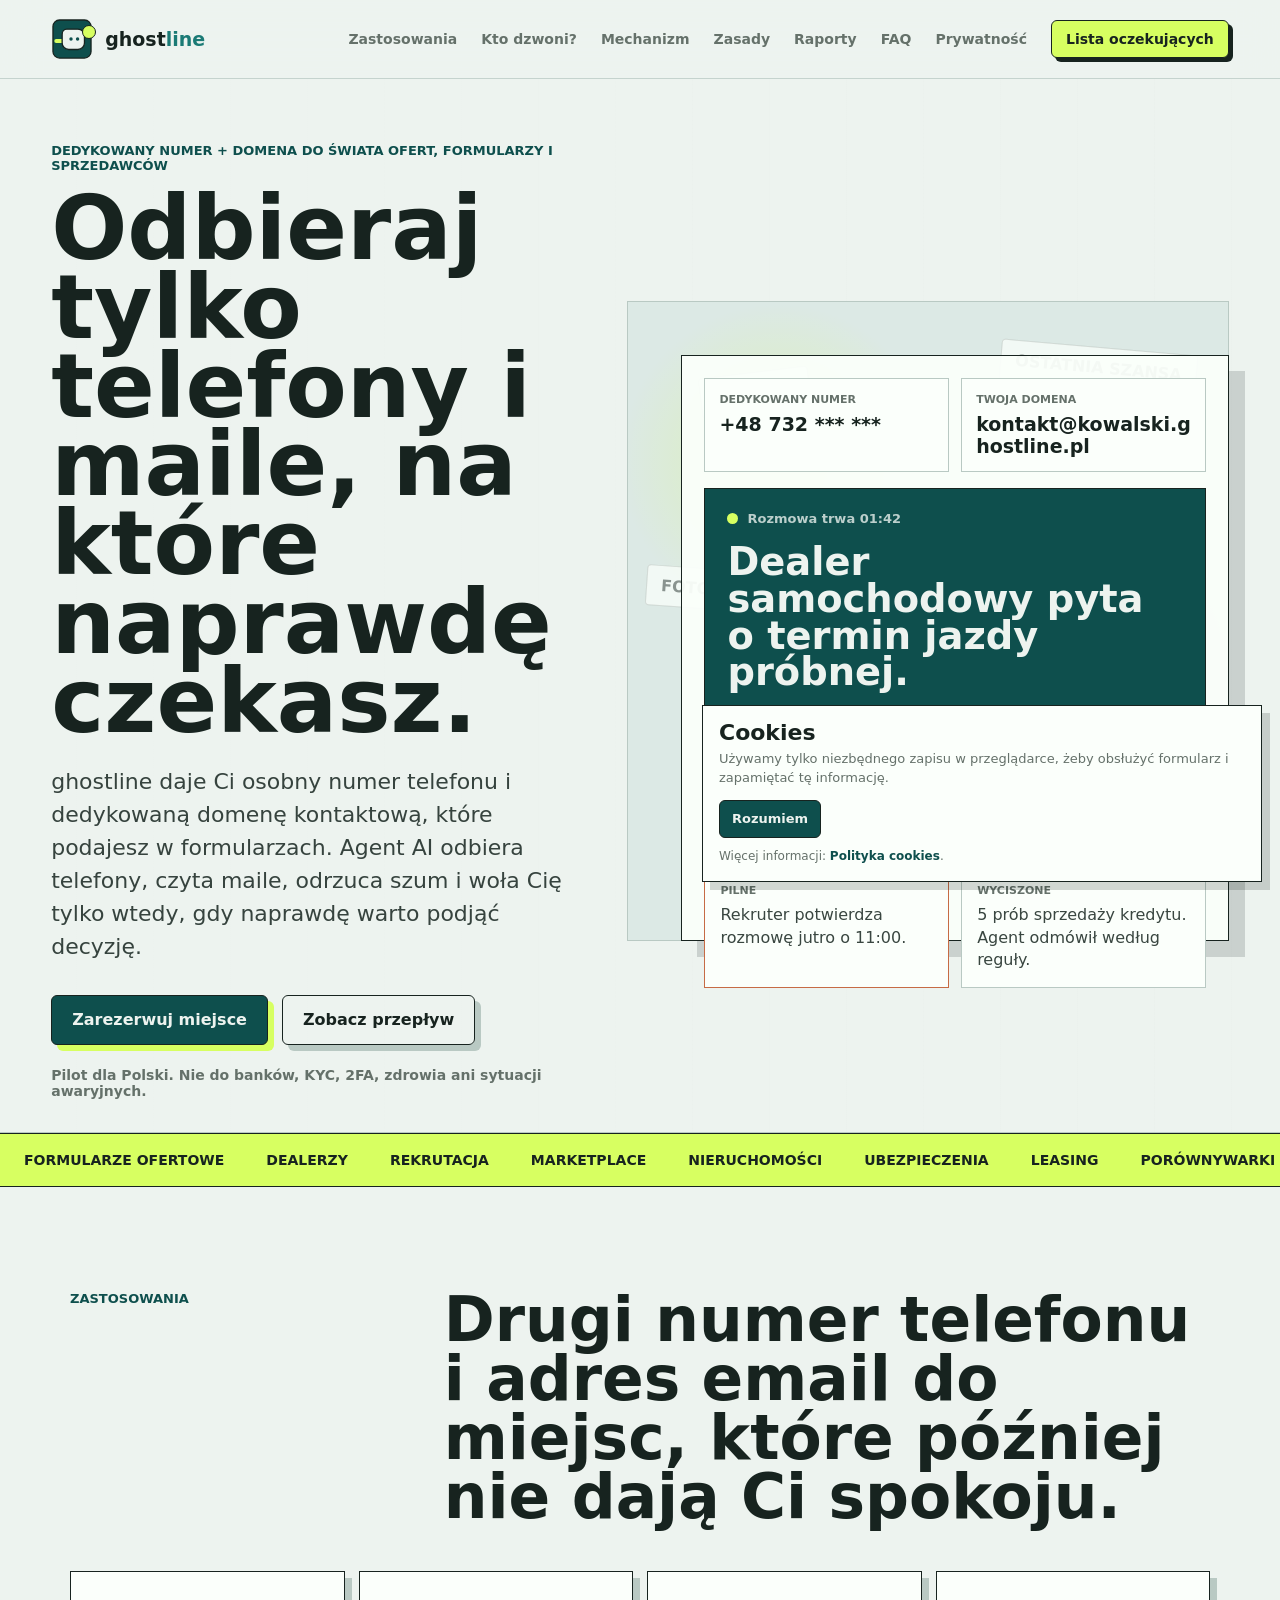
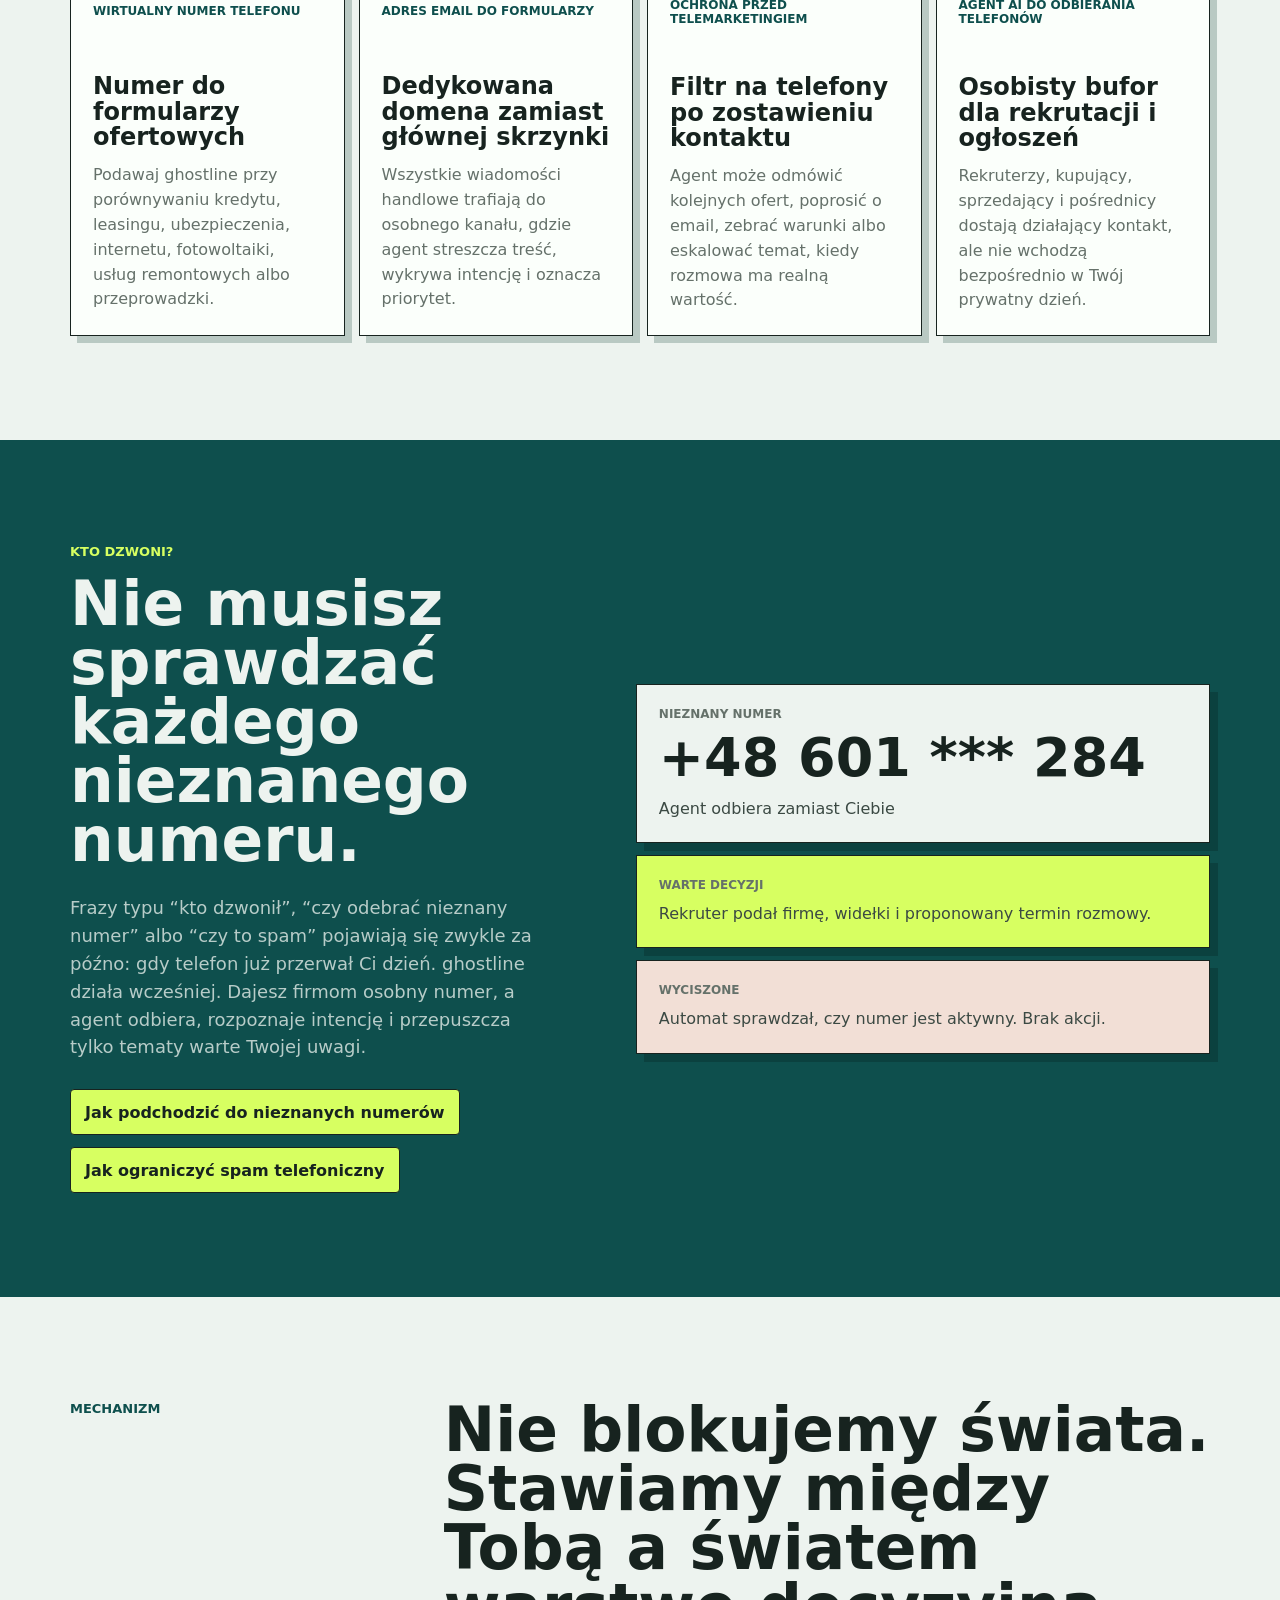
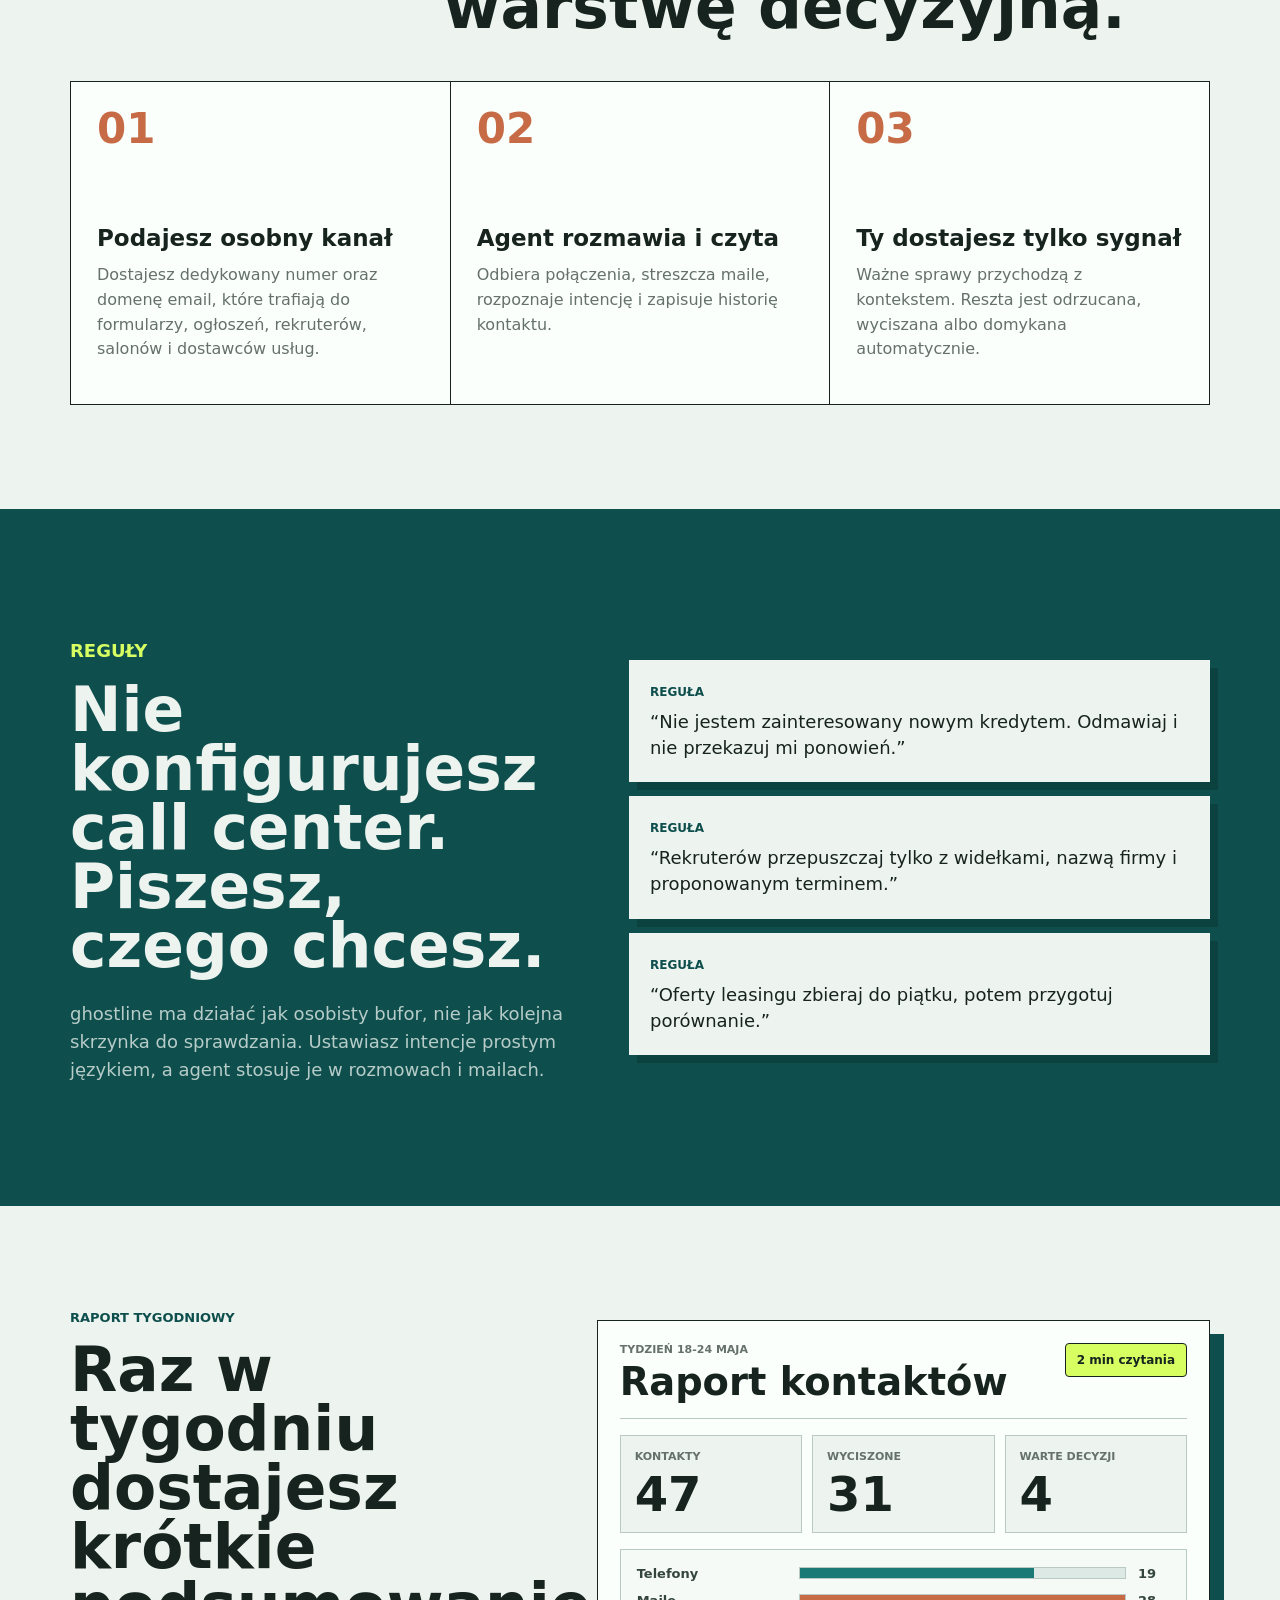
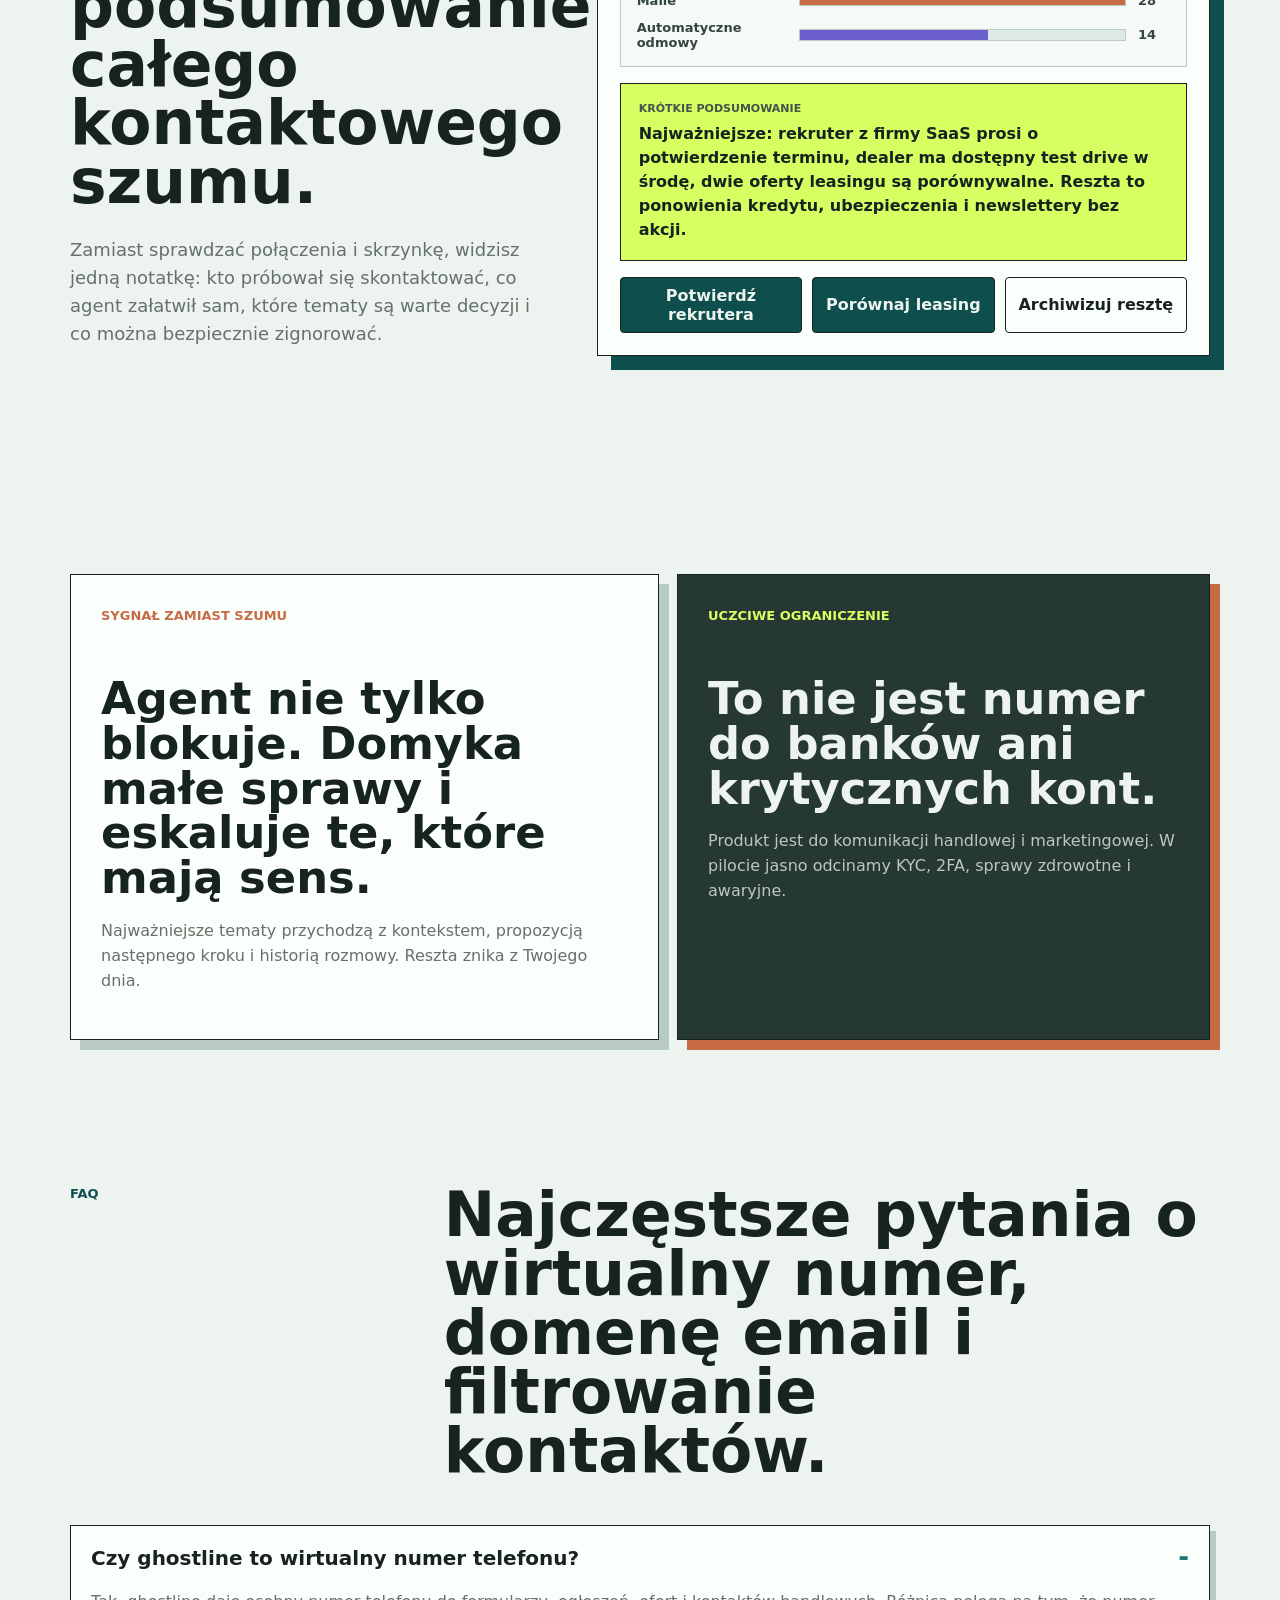
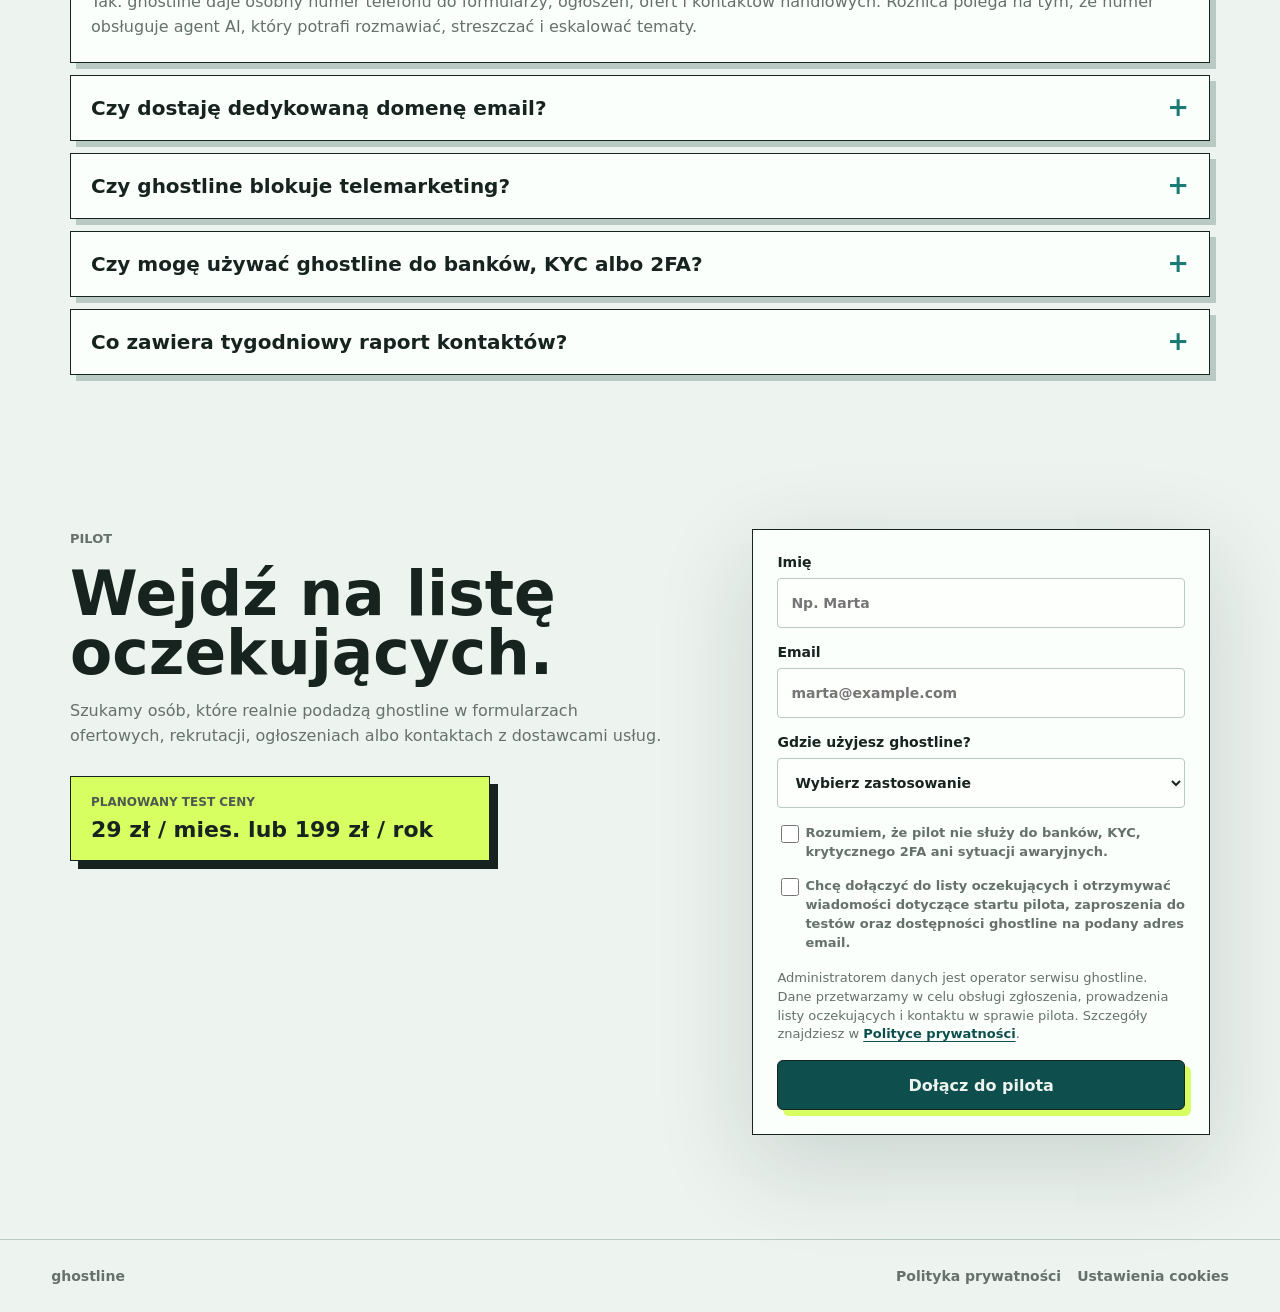
==== commit b92a03a5: "init" ====
--- a/index.html
+++ b/index.html
@@ -132,10 +132,12 @@
       </a>
       <nav class="nav" aria-label="Nawigacja">
         <a href="#zastosowania">Zastosowania</a>
+        <a href="#kto-dzwoni">Kto dzwoni?</a>
         <a href="#mechanizm">Mechanizm</a>
         <a href="#zasady">Zasady</a>
         <a href="#raport">Raporty</a>
         <a href="#faq">FAQ</a>
+        <a href="privacy.html">Prywatność</a>
         <a href="#waiting-list">Lista oczekujących</a>
       </nav>
     </header>
@@ -256,6 +258,39 @@
             <h3>Osobisty bufor dla rekrutacji i ogłoszeń</h3>
             <p>Rekruterzy, kupujący, sprzedający i pośrednicy dostają działający kontakt, ale nie wchodzą bezpośrednio w Twój prywatny dzień.</p>
           </article>
+        </div>
+      </section>
+
+      <section class="unknown-call-section" id="kto-dzwoni">
+        <div class="unknown-call-copy">
+          <p class="kicker">Kto dzwoni?</p>
+          <h2>Nie musisz sprawdzać każdego nieznanego numeru.</h2>
+          <p>
+            Frazy typu “kto dzwonił”, “czy odebrać nieznany numer” albo “czy to spam”
+            pojawiają się zwykle za późno: gdy telefon już przerwał Ci dzień. ghostline
+            działa wcześniej. Dajesz firmom osobny numer, a agent odbiera, rozpoznaje
+            intencję i przepuszcza tylko tematy warte Twojej uwagi.
+          </p>
+          <div class="unknown-call-links">
+            <a href="kto-dzwoni.html">Jak podchodzić do nieznanych numerów</a>
+            <a href="spam-telefoniczny.html">Jak ograniczyć spam telefoniczny</a>
+          </div>
+        </div>
+
+        <div class="unknown-call-visual" aria-label="Przykład filtrowania nieznanych połączeń">
+          <div class="incoming-phone">
+            <span>Nieznany numer</span>
+            <strong>+48 601 *** 284</strong>
+            <p>Agent odbiera zamiast Ciebie</p>
+          </div>
+          <div class="call-verdict safe">
+            <span>Warte decyzji</span>
+            <p>Rekruter podał firmę, widełki i proponowany termin rozmowy.</p>
+          </div>
+          <div class="call-verdict spam">
+            <span>Wyciszone</span>
+            <p>Automat sprawdzał, czy numer jest aktywny. Brak akcji.</p>
+          </div>
         </div>
       </section>
 
@@ -473,13 +508,44 @@
             <input name="limitation" type="checkbox" required>
             <span>Rozumiem, że pilot nie służy do banków, KYC, krytycznego 2FA ani sytuacji awaryjnych.</span>
           </label>
+          <label class="checkbox">
+            <input name="marketing_consent" type="checkbox" required>
+            <span>Chcę dołączyć do listy oczekujących i otrzymywać wiadomości dotyczące startu pilota, zaproszenia do testów oraz dostępności ghostline na podany adres email.</span>
+          </label>
+          <p class="privacy-note">
+            Administratorem danych jest operator serwisu ghostline. Dane przetwarzamy w celu obsługi zgłoszenia,
+            prowadzenia listy oczekujących i kontaktu w sprawie pilota. Szczegóły znajdziesz w
+            <a href="privacy.html">Polityce prywatności</a>.
+          </p>
           <button class="button button-primary submit" type="submit">Dołącz do pilota</button>
-          <p class="form-status" id="form-status" role="status" aria-live="polite">
-            Zgłoszenie zostanie zapisane lokalnie w tym prototypie.
-          </p>
         </form>
       </section>
     </main>
+
+    <footer class="site-footer">
+      <span>ghostline</span>
+      <nav aria-label="Linki prawne">
+        <a href="privacy.html">Polityka prywatności</a>
+        <button type="button" class="footer-link cookie-settings">Ustawienia cookies</button>
+      </nav>
+    </footer>
+
+    <div class="cookie-banner" id="cookie-banner" hidden>
+      <div class="cookie-panel" role="region" aria-labelledby="cookie-title" aria-describedby="cookie-desc">
+        <div class="cookie-copy">
+          <h2 id="cookie-title">Cookies</h2>
+          <p id="cookie-desc">
+            Używamy tylko niezbędnego zapisu w przeglądarce, żeby obsłużyć formularz i zapamiętać tę informację.
+          </p>
+        </div>
+        <div class="cookie-actions">
+          <button type="button" class="button button-primary" id="cookie-accept">Rozumiem</button>
+        </div>
+        <p class="cookie-small">
+          Więcej informacji: <a href="privacy.html#cookies">Polityka cookies</a>.
+        </p>
+      </div>
+    </div>
 
     <script src="script.js"></script>
   </body>
--- a/styles.css
+++ b/styles.css
@@ -452,6 +452,7 @@
 
 .section,
 .use-cases-section,
+.unknown-call-section,
 .rules-panel,
 .weekly-report-section,
 .proof-section,
@@ -533,6 +534,95 @@
 
 .use-case-grid p {
   margin-bottom: 0;
+}
+
+.unknown-call-section {
+  display: grid;
+  grid-template-columns: minmax(0, 0.92fr) minmax(420px, 1.08fr);
+  gap: clamp(32px, 6vw, 78px);
+  align-items: center;
+  background: var(--signal-dark);
+  color: var(--paper);
+  max-width: none;
+  padding-left: max(clamp(18px, 4vw, 56px), calc((100vw - 1220px) / 2 + 40px));
+  padding-right: max(clamp(18px, 4vw, 56px), calc((100vw - 1220px) / 2 + 40px));
+}
+
+.unknown-call-section .kicker {
+  color: var(--acid);
+}
+
+.unknown-call-copy p:not(.kicker) {
+  max-width: 620px;
+  margin-top: 24px;
+  color: rgba(237, 243, 239, 0.76);
+  font-size: 18px;
+  line-height: 1.55;
+}
+
+.unknown-call-links {
+  display: flex;
+  flex-wrap: wrap;
+  gap: 12px;
+  margin-top: 28px;
+}
+
+.unknown-call-links a {
+  min-height: 46px;
+  display: inline-flex;
+  align-items: center;
+  padding: 0 14px;
+  color: var(--ink);
+  background: var(--acid);
+  border: 1px solid var(--ink);
+  border-radius: 4px;
+  font-weight: 900;
+}
+
+.unknown-call-visual {
+  display: grid;
+  gap: 12px;
+}
+
+.incoming-phone,
+.call-verdict {
+  padding: 22px;
+  color: var(--ink);
+  background: var(--paper);
+  border: 1px solid var(--ink);
+  box-shadow: 8px 8px 0 rgba(0, 0, 0, 0.18);
+}
+
+.incoming-phone span,
+.call-verdict span {
+  display: block;
+  margin-bottom: 10px;
+  color: var(--muted);
+  font-size: 12px;
+  font-weight: 900;
+  text-transform: uppercase;
+}
+
+.incoming-phone strong {
+  display: block;
+  margin-bottom: 12px;
+  font-size: clamp(32px, 5vw, 54px);
+  line-height: 1;
+}
+
+.incoming-phone p,
+.call-verdict p {
+  margin-bottom: 0;
+  color: #3b4943;
+  line-height: 1.45;
+}
+
+.call-verdict.safe {
+  background: var(--acid);
+}
+
+.call-verdict.spam {
+  background: #f2dfd6;
 }
 
 .rules-panel {
@@ -943,6 +1033,246 @@
   font-weight: 900;
 }
 
+.privacy-note {
+  margin: 0;
+  color: var(--muted);
+  font-size: 13px;
+  line-height: 1.45;
+}
+
+.privacy-note a {
+  color: var(--signal-dark);
+  font-weight: 900;
+  text-decoration: underline;
+  text-decoration-thickness: 1px;
+  text-underline-offset: 3px;
+}
+
+.site-footer {
+  display: flex;
+  justify-content: space-between;
+  gap: 18px;
+  padding: 28px clamp(18px, 4vw, 56px);
+  border-top: 1px solid var(--line);
+  color: var(--muted);
+  font-size: 14px;
+  font-weight: 800;
+}
+
+.site-footer nav {
+  display: flex;
+  flex-wrap: wrap;
+  gap: 16px;
+}
+
+.footer-link {
+  padding: 0;
+  color: inherit;
+  background: transparent;
+  border: 0;
+  cursor: pointer;
+  font: inherit;
+  font-weight: 800;
+}
+
+.legal-page {
+  max-width: 1120px;
+  margin: 0 auto;
+  padding: 72px clamp(18px, 4vw, 40px) 96px;
+}
+
+.seo-page {
+  max-width: 1120px;
+  margin: 0 auto;
+  padding: 72px clamp(18px, 4vw, 40px) 96px;
+}
+
+.seo-article {
+  display: grid;
+  gap: 18px;
+}
+
+.seo-hero {
+  max-width: 900px;
+  margin-bottom: 28px;
+}
+
+.seo-hero h1 {
+  font-size: clamp(44px, 6.5vw, 84px);
+}
+
+.seo-hero p {
+  color: var(--muted);
+  font-size: 20px;
+  line-height: 1.55;
+}
+
+.seo-article section {
+  padding: 28px;
+  background: var(--panel);
+  border: 1px solid var(--ink);
+  box-shadow: 7px 7px 0 var(--line);
+}
+
+.seo-article h2 {
+  margin-bottom: 16px;
+  font-size: clamp(28px, 3.5vw, 44px);
+  line-height: 1;
+}
+
+.seo-article p,
+.seo-article li {
+  color: var(--muted);
+  line-height: 1.6;
+}
+
+.seo-article p:last-child,
+.seo-article ul:last-child {
+  margin-bottom: 0;
+}
+
+.seo-article ul {
+  padding-left: 22px;
+}
+
+.seo-callout {
+  background: var(--signal-dark) !important;
+  color: var(--paper);
+  box-shadow: 7px 7px 0 var(--acid) !important;
+}
+
+.seo-callout p {
+  color: rgba(237, 243, 239, 0.78);
+}
+
+.seo-callout .button {
+  margin-top: 10px;
+}
+
+.legal-hero {
+  max-width: 860px;
+  margin-bottom: 58px;
+}
+
+.legal-hero h1 {
+  font-size: clamp(46px, 7vw, 86px);
+}
+
+.legal-hero p {
+  color: var(--muted);
+  font-size: 19px;
+  line-height: 1.55;
+}
+
+.legal-updated {
+  font-size: 14px !important;
+  font-weight: 900;
+}
+
+.legal-content {
+  display: grid;
+  gap: 14px;
+}
+
+.legal-content article {
+  padding: 26px;
+  background: var(--panel);
+  border: 1px solid var(--ink);
+  box-shadow: 7px 7px 0 var(--line);
+}
+
+.legal-content h2 {
+  margin-bottom: 16px;
+  font-size: clamp(25px, 3vw, 36px);
+  line-height: 1.05;
+}
+
+.legal-content p,
+.legal-content li {
+  color: var(--muted);
+  line-height: 1.6;
+}
+
+.legal-content p:last-child,
+.legal-content ul:last-child {
+  margin-bottom: 0;
+}
+
+.legal-content a {
+  color: var(--signal-dark);
+  font-weight: 900;
+  text-decoration: underline;
+  text-underline-offset: 3px;
+}
+
+.legal-content ul {
+  padding-left: 22px;
+}
+
+.cookie-banner {
+  position: fixed;
+  right: 18px;
+  bottom: 18px;
+  z-index: 100;
+  width: min(560px, calc(100vw - 36px));
+}
+
+.cookie-banner[hidden] {
+  display: none;
+}
+
+.cookie-panel {
+  padding: 16px;
+  background: var(--panel);
+  border: 1px solid var(--ink);
+  box-shadow: 8px 8px 0 rgba(23, 35, 31, 0.18);
+}
+
+.cookie-copy {
+  max-width: none;
+}
+
+.cookie-copy h2 {
+  margin-bottom: 6px;
+  font-size: 22px;
+  line-height: 1;
+}
+
+.cookie-copy p:not(.kicker),
+.cookie-small {
+  color: var(--muted);
+  line-height: 1.45;
+}
+
+.cookie-copy p {
+  margin-bottom: 0;
+  font-size: 13px;
+}
+
+.cookie-actions {
+  display: flex;
+  flex-wrap: wrap;
+  gap: 8px;
+  margin-top: 12px;
+}
+
+.cookie-actions .button {
+  min-height: 38px;
+  padding: 0 12px;
+  font-size: 13px;
+  box-shadow: none;
+}
+
+.cookie-small {
+  margin: 10px 0 0;
+  font-size: 12px;
+}
+
+.cookie-small a {
+  color: var(--signal-dark);
+  font-weight: 900;
+}
+
 @media (max-width: 1020px) {
   .hero {
     grid-template-columns: 1fr;
@@ -959,6 +1289,7 @@
 
   .section-head,
   .use-case-grid,
+  .unknown-call-section,
   .rules-panel,
   .weekly-report-section,
   .proof-section,
@@ -1039,6 +1370,7 @@
 
   .section,
   .use-cases-section,
+  .unknown-call-section,
   .rules-panel,
   .weekly-report-section,
   .proof-section,
@@ -1051,6 +1383,36 @@
     padding-top: 32px;
   }
 
+  .site-footer {
+    flex-direction: column;
+    padding: 24px 16px;
+  }
+
+  .legal-page {
+    padding: 48px 16px 72px;
+  }
+
+  .seo-page {
+    padding: 48px 16px 72px;
+  }
+
+  .legal-content article,
+  .seo-article section,
+  .cookie-panel {
+    padding: 18px;
+  }
+
+  .cookie-banner {
+    right: 10px;
+    bottom: 10px;
+    width: calc(100vw - 20px);
+  }
+
+  .cookie-actions .button {
+    width: auto;
+    flex: 1 1 auto;
+  }
+
   .proof-card span {
     margin-bottom: 34px;
   }
